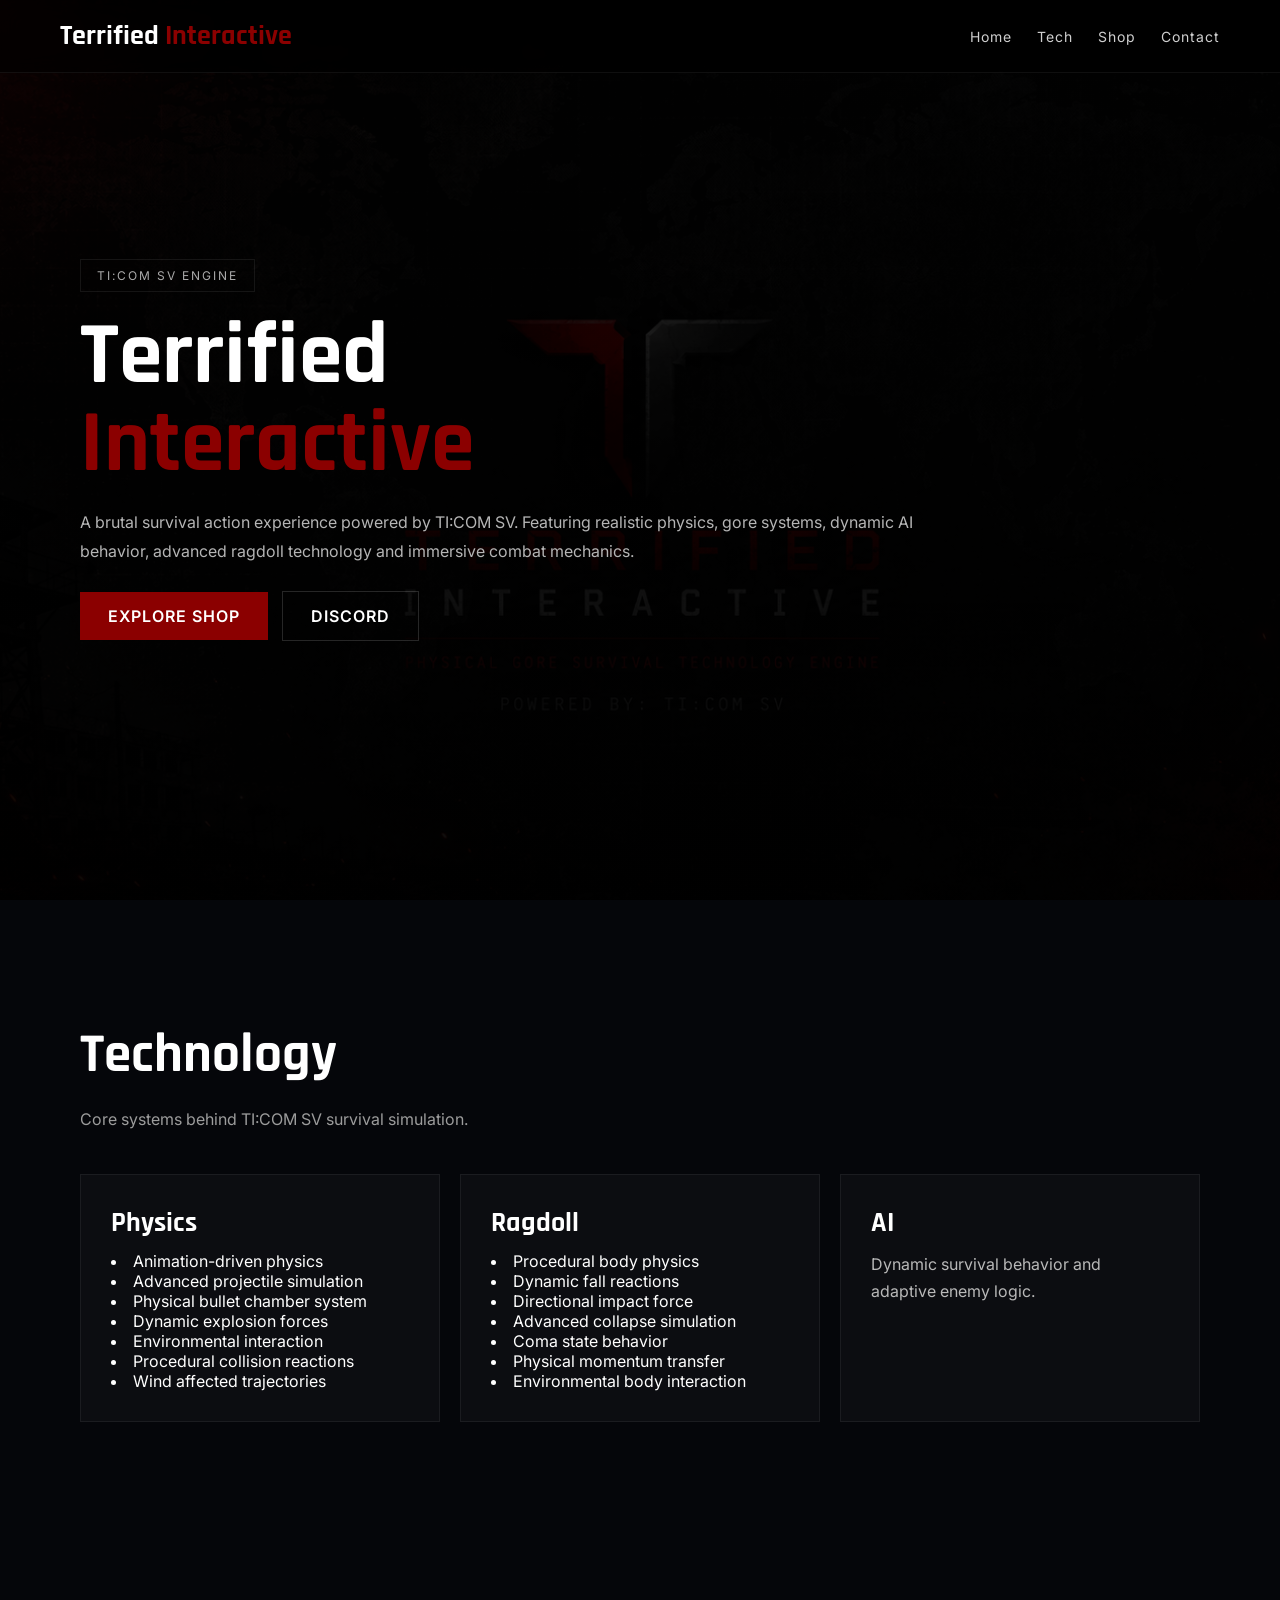
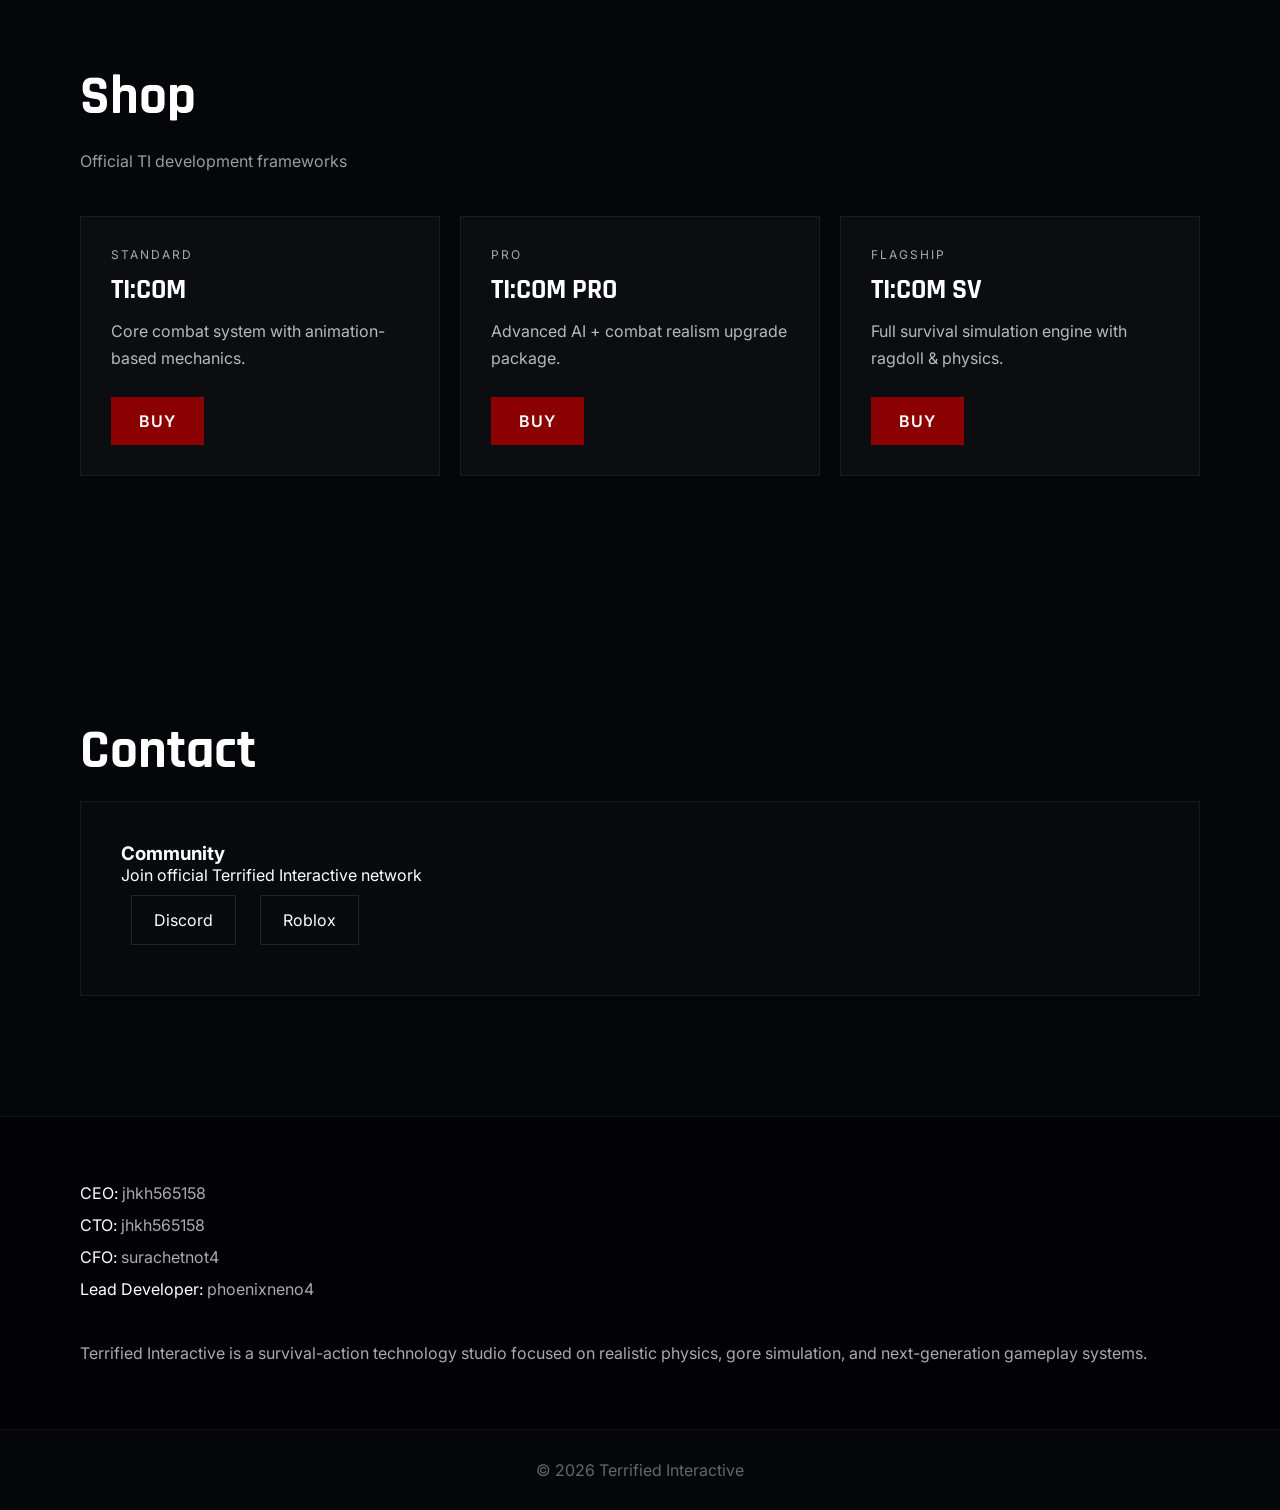
==== index.html @ a55ff22f "Add files via upload" ====
<!DOCTYPE html>
<html lang="en">
<head>
<meta charset="UTF-8">
<meta name="viewport" content="width=device-width, initial-scale=1.0">

<title>Terrified Interactive</title>

<link href="https://fonts.googleapis.com/css2?family=Rajdhani:wght@400;500;600;700&family=Inter:wght@300;400;500;600&display=swap" rel="stylesheet">

<style>

/* =========================
RESET
========================= */

*{
    margin:0;
    padding:0;
    box-sizing:border-box;
}

html{
    scroll-behavior:smooth;
}

body{
    font-family:'Inter',sans-serif;
    background:#05060a;
    color:white;
    overflow-x:hidden;
}

/* =========================
BACKGROUND (STABLE)
========================= */

.bg{
    position:fixed;
    inset:0;
    z-index:-10;

    background:
    linear-gradient(180deg,rgba(0,0,0,.85),rgba(0,0,0,.95)),
    url("background.jpg");

    background-size:cover;
    background-position:center;
}

/* subtle noise */
.bg::after{
    content:"";
    position:absolute;
    inset:0;
    background-image:url("https://www.transparenttextures.com/patterns/asfalt-dark.png");
    opacity:.10;
}

/* =========================
NAV
========================= */

nav{
    position:fixed;
    top:0;
    width:100%;
    display:flex;
    justify-content:space-between;
    align-items:center;
    padding:18px 60px;

    background:rgba(0,0,0,.55);
    backdrop-filter:blur(12px);

    border-bottom:1px solid rgba(255,255,255,.06);
    z-index:1000;
}

.logo{
    font-family:'Rajdhani',sans-serif;
    font-size:28px;
    font-weight:700;
}

.logo span{
    color:#8b0000;
}

.nav-links{
    display:flex;
    gap:25px;
}

.nav-links a{
    text-decoration:none;
    color:#cfcfcf;
    font-size:14px;
    letter-spacing:1px;
    transition:.25s;
}

.nav-links a:hover{
    color:white;
}

/* =========================
HERO
========================= */

.hero{
    min-height:100vh;
    display:flex;
    align-items:center;
    padding:140px 80px;
}

.hero-content{
    max-width:900px;
}

.hero-tag{
    display:inline-block;
    padding:8px 16px;
    border:1px solid rgba(255,255,255,.08);
    color:#aaa;
    font-size:12px;
    letter-spacing:2px;
    margin-bottom:20px;
}

.hero h1{
    font-family:'Rajdhani',sans-serif;
    font-size:88px;
    line-height:1;
}

.hero h1 span{
    color:#8b0000;
}

.hero p{
    margin-top:20px;
    color:#b5b5b5;
    line-height:1.8;
}

/* =========================
BUTTONS
========================= */

.btn{
    display:inline-block;
    padding:14px 28px;
    margin-top:25px;
    text-decoration:none;
    font-weight:600;
    text-transform:uppercase;
    letter-spacing:1px;
    transition:.3s;
}

.btn-primary{
    background:#8b0000;
    color:white;
}

.btn-primary:hover{
    background:#a30000;
    transform:translateY(-3px);
}

.btn-secondary{
    border:1px solid rgba(255,255,255,.15);
    color:white;
    margin-left:10px;
}

.btn-secondary:hover{
    background:rgba(255,255,255,.08);
}

/* =========================
SECTION
========================= */

section{
    padding:120px 80px;
}

.section-title{
    font-family:'Rajdhani',sans-serif;
    font-size:55px;
    margin-bottom:15px;
}

.section-sub{
    color:#9c9c9c;
    max-width:900px;
    line-height:1.8;
    margin-bottom:40px;
}

/* =========================
CARDS
========================= */

.cards{
    display:grid;
    grid-template-columns:repeat(auto-fit,minmax(300px,1fr));
    gap:20px;
}

.card{
    background:rgba(255,255,255,.03);
    border:1px solid rgba(255,255,255,.06);
    padding:30px;
    transition:.25s;
}

.card:hover{
    transform:translateY(-5px);
    border-color:#8b0000;
}

.card h3{
    font-family:'Rajdhani',sans-serif;
    font-size:28px;
    margin-bottom:10px;
}

.card p{
    color:#b9b9b9;
    line-height:1.7;
}

/* =========================
SHOP TAG
========================= */

.tag{
    font-size:12px;
    letter-spacing:2px;
    color:#aaa;
    margin-bottom:10px;
}

/* =========================
CONTACT
========================= */

.contact-box{
    padding:40px;
    border:1px solid rgba(255,255,255,.06);
    background:rgba(255,255,255,.02);
}

.contact-links a{
    display:inline-block;
    margin:10px;
    padding:14px 22px;
    border:1px solid rgba(255,255,255,.1);
    text-decoration:none;
    color:white;
    transition:.25s;
}

.contact-links a:hover{
    background:#8b0000;
}

/* =========================
CREDITS
========================= */

.credits{
    background:rgba(0,0,0,.6);
    border-top:1px solid rgba(255,255,255,.06);
    padding:60px 80px;
    color:#aaa;
    line-height:2;
}

.credits span{
    color:white;
}

/* =========================
FOOTER
========================= */

footer{
    text-align:center;
    padding:30px;
    color:#666;
    border-top:1px solid rgba(255,255,255,.05);
}

</style>
</head>

<body>

<div class="bg"></div>

<!-- NAV -->
<nav>
<div class="logo">Terrified <span>Interactive</span></div>

<div class="nav-links">
<a href="#home">Home</a>
<a href="#tech">Tech</a>
<a href="#shop">Shop</a>
<a href="#contact">Contact</a>
</div>
</nav>

<!-- HERO -->
<section class="hero" id="home">

<div class="hero-content">

<div class="hero-tag">TI:COM SV ENGINE</div>

<h1>
Terrified<br><span>Interactive</span>
</h1>

<p>
A brutal survival action experience powered by TI:COM SV.
Featuring realistic physics, gore systems, dynamic AI behavior,
advanced ragdoll technology and immersive combat mechanics.
</p>

<a href="#shop" class="btn btn-primary">Explore Shop</a>
<a href="#contact" class="btn btn-secondary">Discord</a>

</div>

</section>

<!-- TECH -->
<section id="tech">

<h2 class="section-title">Technology</h2>
<p class="section-sub">
Core systems behind TI:COM SV survival simulation.
</p>

<div class="cards">

<div class="card">
<h3>Physics</h3>
<li>Animation-driven physics</li>
<li>Advanced projectile simulation</li>
<li>Physical bullet chamber system</li>
<li>Dynamic explosion forces</li>
<li>Environmental interaction</li>
<li>Procedural collision reactions</li>
<li>Wind affected trajectories</li>
</div>

<div class="card">
<h3>Ragdoll</h3>
<li>Procedural body physics</li>
<li>Dynamic fall reactions</li>
<li>Directional impact force</li>
<li>Advanced collapse simulation</li>
<li>Coma state behavior</li>
<li>Physical momentum transfer</li>
<li>Environmental body interaction</li>
</div>

<div class="card">
<h3>AI</h3>
<p>Dynamic survival behavior and adaptive enemy logic.</p>
</div>

</div>

</section>

<!-- SHOP -->
<section id="shop">

<h2 class="section-title">Shop</h2>
<p class="section-sub">Official TI development frameworks</p>

<div class="cards">

<div class="card">
<div class="tag">STANDARD</div>
<h3>TI:COM</h3>
<p>Core combat system with animation-based mechanics.</p>
<a class="btn btn-primary" href="https://discord.gg/UU3vX8PNYv">Buy</a>
</div>

<div class="card">
<div class="tag">PRO</div>
<h3>TI:COM PRO</h3>
<p>Advanced AI + combat realism upgrade package.</p>
<a class="btn btn-primary" href="https://discord.gg/UU3vX8PNYv">Buy</a>
</div>

<div class="card">
<div class="tag">FLAGSHIP</div>
<h3>TI:COM SV</h3>
<p>Full survival simulation engine with ragdoll & physics.</p>
<a class="btn btn-primary" href="https://discord.gg/UU3vX8PNYv">Buy</a>
</div>

</div>

</section>

<!-- CONTACT -->
<section id="contact">

<h2 class="section-title">Contact</h2>

<div class="contact-box">

<h3>Community</h3>
<p>Join official Terrified Interactive network</p>

<div class="contact-links">
<a href="https://discord.gg/UU3vX8PNYv">Discord</a>
<a href="https://www.roblox.com/communities/34090405/Terrified-Interactive">Roblox</a>
</div>

</div>

</section>

<!-- CREDITS -->
<div class="credits">

<span>CEO:</span> jhkh565158<br>
<span>CTO:</span> jhkh565158<br>
<span>CFO:</span> surachetnot4<br>
<span>Lead Developer:</span> phoenixneno4<br>

<br>

Terrified Interactive is a survival-action technology studio focused on
realistic physics, gore simulation, and next-generation gameplay systems.

</div>

<footer>
© 2026 Terrified Interactive
</footer>

</body>
</html>
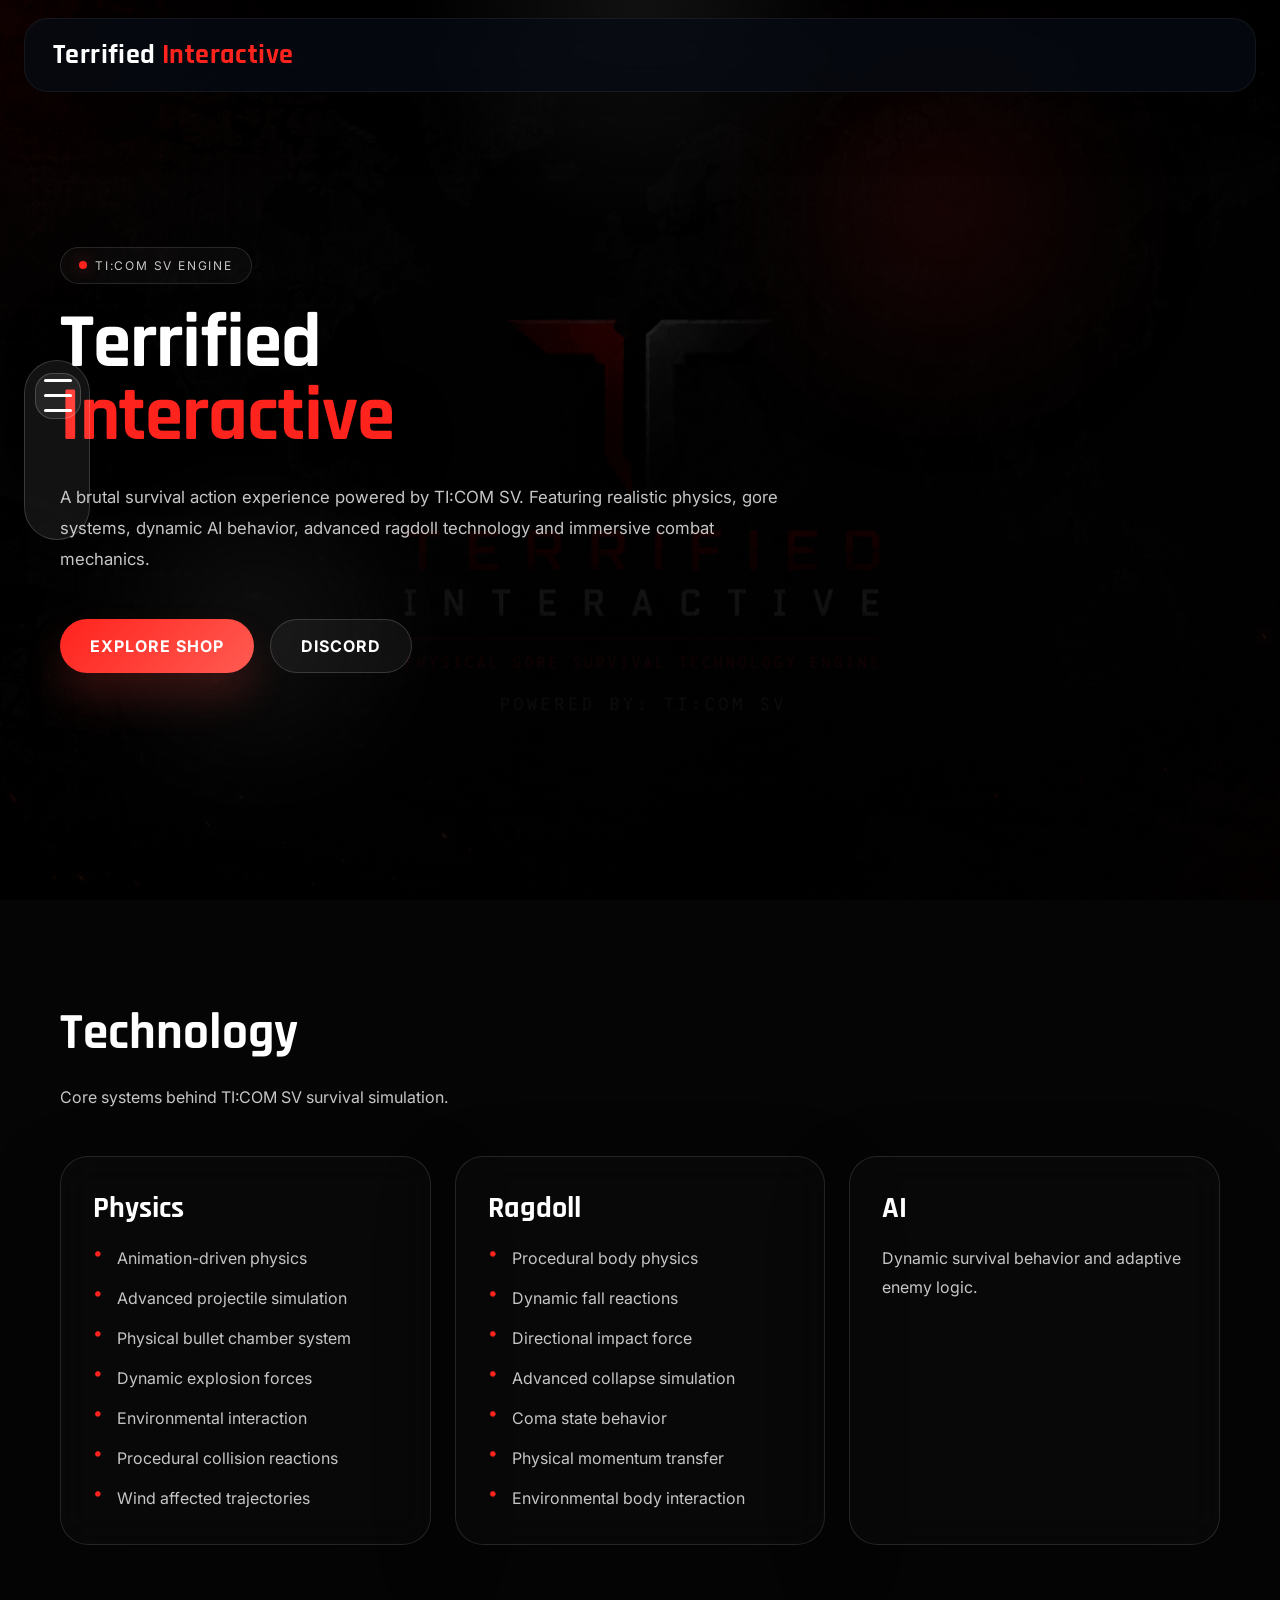
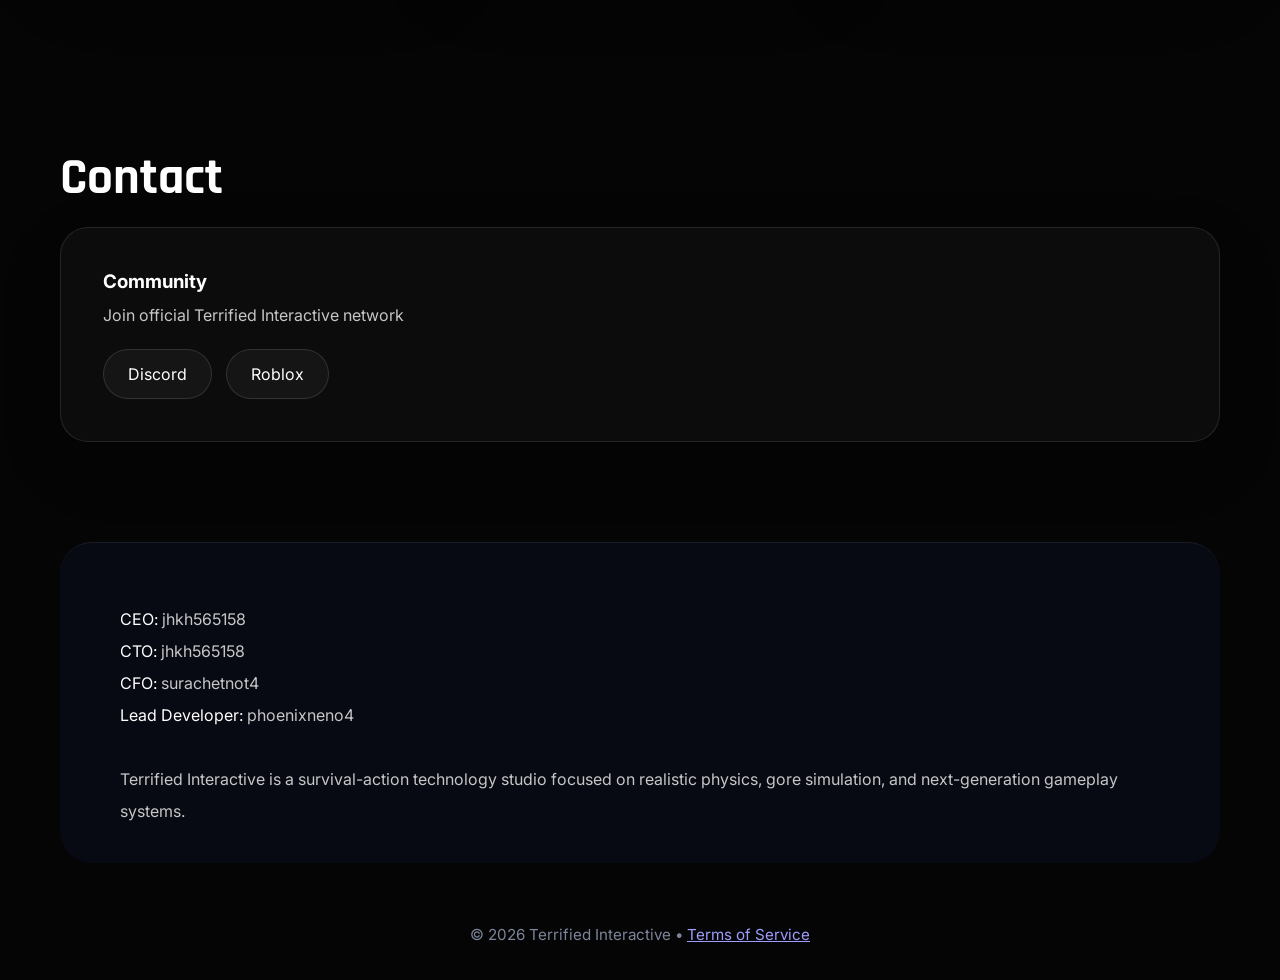
==== commit 4d7b8e29: "Add files via upload" ====
--- a/index.html
+++ b/index.html
@@ -9,6 +9,18 @@
 <link href="https://fonts.googleapis.com/css2?family=Rajdhani:wght@400;500;600;700&family=Inter:wght@300;400;500;600&display=swap" rel="stylesheet">
 
 <style>
+:root{
+    color-scheme: dark;
+    --bg: #050505;
+    --surface: rgba(10, 10, 10, 0.78);
+    --surface-strong: rgba(10, 10, 10, 0.95);
+    --border: rgba(255, 255, 255, 0.12);
+    --text: #ffffff;
+    --muted: #c6c6c6;
+    --accent: #ff231d;
+    --accent-soft: rgba(255, 35, 29, 0.18);
+    --shadow: 0 28px 80px rgba(0, 0, 0, 0.28);
+}
 
 /* =========================
 RESET
@@ -26,35 +38,62 @@
 
 body{
     font-family:'Inter',sans-serif;
-    background:#05060a;
-    color:white;
+    background: var(--bg);
+    color: var(--text);
     overflow-x:hidden;
-}
-
-/* =========================
-BACKGROUND (STABLE)
-========================= */
+    min-height:100vh;
+    opacity: 0;
+    transition: opacity 0.35s ease;
+}
+
+body.loaded{
+    opacity: 1;
+}
+
+body::before{
+    content: '';
+    position: fixed;
+    inset: 0;
+    background: radial-gradient(circle at 50% 0%, rgba(255, 255, 255, 0.08), transparent 22%);
+    pointer-events: none;
+    opacity: 0.9;
+}
+
+body::after{
+    content: '';
+    position: fixed;
+    inset: 0;
+    background-image: url('https://www.transparenttextures.com/patterns/asfalt-dark.png');
+    opacity: 0.08;
+    pointer-events: none;
+}
 
 .bg{
-    position:fixed;
-    inset:0;
-    z-index:-10;
-
+    position: fixed;
+    inset: 0;
+    z-index: -10;
     background:
-    linear-gradient(180deg,rgba(0,0,0,.85),rgba(0,0,0,.95)),
-    url("background.jpg");
-
-    background-size:cover;
-    background-position:center;
-}
-
-/* subtle noise */
+        linear-gradient(180deg, rgba(0,0,0,0.82), rgba(0,0,0,0.94)),
+        url('background.jpg');
+    background-size: cover;
+    background-position: center;
+}
+
 .bg::after{
-    content:"";
-    position:absolute;
-    inset:0;
-    background-image:url("https://www.transparenttextures.com/patterns/asfalt-dark.png");
-    opacity:.10;
+    content: '';
+    position: absolute;
+    inset: 0;
+    background-image: url('https://www.transparenttextures.com/patterns/asfalt-dark.png');
+    opacity: 0.12;
+}
+
+img{
+    max-width:100%;
+    display:block;
+}
+
+button, a{
+    font: inherit;
 }
 
 /* =========================
@@ -62,46 +101,49 @@
 ========================= */
 
 nav{
-    position:fixed;
-    top:0;
-    width:100%;
-    display:flex;
-    justify-content:space-between;
-    align-items:center;
-    padding:18px 60px;
-
-    background:rgba(0,0,0,.55);
-    backdrop-filter:blur(12px);
-
-    border-bottom:1px solid rgba(255,255,255,.06);
-    z-index:1000;
+    position: fixed;
+    inset: 18px 24px auto 24px;
+    display: flex;
+    justify-content: space-between;
+    align-items: center;
+    padding: 18px 28px;
+    border-radius: 24px;
+    background: rgba(6, 12, 22, 0.68);
+    backdrop-filter: blur(16px);
+    border: 1px solid rgba(255, 255, 255, 0.06);
+    box-shadow: 0 20px 60px rgba(0, 0, 0, 0.25);
+    z-index: 1000;
 }
 
 .logo{
     font-family:'Rajdhani',sans-serif;
-    font-size:28px;
-    font-weight:700;
+    font-size: 28px;
+    letter-spacing: 0.4px;
+    font-weight: 700;
 }
 
 .logo span{
-    color:#8b0000;
+    color: var(--accent);
 }
 
 .nav-links{
     display:flex;
-    gap:25px;
+    gap:28px;
 }
 
 .nav-links a{
     text-decoration:none;
-    color:#cfcfcf;
-    font-size:14px;
-    letter-spacing:1px;
-    transition:.25s;
-}
-
-.nav-links a:hover{
-    color:white;
+    color: var(--muted);
+    font-size: 13px;
+    letter-spacing: 1.2px;
+    text-transform: uppercase;
+    transition: color .25s ease, transform .25s ease;
+}
+
+.nav-links a:hover,
+.nav-links a:focus-visible{
+    color: var(--text);
+    transform: translateY(-1px);
 }
 
 /* =========================
@@ -109,75 +151,220 @@
 ========================= */
 
 .hero{
-    min-height:100vh;
-    display:flex;
+    min-height: 100vh;
+    display: flex;
+    align-items: center;
+    padding: 140px 60px 120px;
+    position: relative;
+}
+
+.hero::before{
+    content: '';
+    position: absolute;
+    top: 0;
+    right: 10%;
+    width: 420px;
+    height: 420px;
+    background: radial-gradient(circle, rgba(255, 35, 29, 0.18), transparent 55%);
+    filter: blur(80px);
+    pointer-events: none;
+}
+
+.hero::after{
+    content: '';
+    position: absolute;
+    bottom: 10%;
+    left: 6%;
+    width: 360px;
+    height: 360px;
+    background: radial-gradient(circle, rgba(255, 255, 255, 0.10), transparent 58%);
+    filter: blur(64px);
+    pointer-events: none;
+}
+
+.hero-content{
+    max-width: 820px;
+    position: relative;
+    z-index: 1;
+}
+
+.hero-tag{
+    display:inline-flex;
     align-items:center;
-    padding:140px 80px;
-}
-
-.hero-content{
-    max-width:900px;
-}
-
-.hero-tag{
-    display:inline-block;
-    padding:8px 16px;
-    border:1px solid rgba(255,255,255,.08);
-    color:#aaa;
-    font-size:12px;
-    letter-spacing:2px;
-    margin-bottom:20px;
+    gap:8px;
+    padding: 10px 18px;
+    border: 1px solid rgba(255,255,255,0.12);
+    border-radius: 999px;
+    color: var(--muted);
+    font-size: 12px;
+    letter-spacing: 1.8px;
+    margin-bottom: 24px;
+    background: rgba(255,255,255,0.03);
+}
+
+.hero-tag::before{
+    content: '';
+    width: 8px;
+    height: 8px;
+    border-radius: 50%;
+    background: var(--accent);
+    box-shadow: 0 0 16px rgba(241, 66, 56, 0.45);
 }
 
 .hero h1{
     font-family:'Rajdhani',sans-serif;
-    font-size:88px;
-    line-height:1;
+    font-size: clamp(3.8rem, 6vw, 5.8rem);
+    line-height: 0.95;
+    letter-spacing: -1px;
+    max-width: 760px;
+    text-shadow: 0 20px 70px rgba(0,0,0,0.3);
 }
 
 .hero h1 span{
-    color:#8b0000;
+    color: var(--accent);
 }
 
 .hero p{
-    margin-top:20px;
-    color:#b5b5b5;
-    line-height:1.8;
-}
-
+    margin-top: 28px;
+    color: var(--muted);
+    line-height: 1.85;
+    max-width: 720px;
+    font-size: 1.05rem;
+}
+
+.hero-actions{
+    margin-top: 34px;
+    display: flex;
+    flex-wrap: wrap;
+    gap: 16px;
+}
+.page-picker{
+    position: fixed;
+    left: 24px;
+    top: 50%;
+    transform: translateY(-50%);
+    z-index: 1100;
+    width: 66px;
+    min-height: 180px;
+    padding: 12px 10px;
+    border-radius: 40px;
+    background: rgba(255,255,255,0.07);
+    border: 1px solid rgba(255,255,255,0.16);
+    display: grid;
+    gap: 14px;
+    align-items: start;
+    overflow: hidden;
+    transition: width .28s ease, min-height .28s ease, background .28s ease, border-color .28s ease, box-shadow .28s ease;
+}
+
+.page-picker.active{
+    width: 210px;
+    min-height: 260px;
+    padding: 16px 16px;
+    background: rgba(255,255,255,0.12);
+    border-color: rgba(255,255,255,0.26);
+    box-shadow: 0 34px 90px rgba(0,0,0,0.28);
+}
+
+.page-picker-toggle{
+    width: 46px;
+    height: 46px;
+    border-radius: 18px;
+    border: 1px solid rgba(255,255,255,0.18);
+    background: rgba(255,255,255,0.08);
+    display: grid;
+    place-items: center;
+    cursor: pointer;
+    transition: transform .25s ease, background .25s ease, border-color .25s ease;
+}
+
+.page-picker-toggle:hover,
+.page-picker.active .page-picker-toggle{
+    transform: scale(1.05);
+    background: rgba(255,255,255,0.2);
+    border-color: rgba(255,255,255,0.32);
+}
+
+.page-picker-toggle span{
+    width: 28px;
+    height: 3px;
+    border-radius: 999px;
+    background: var(--text);
+    display: block;
+    margin: 5px 0;
+}
+
+.page-picker-menu{
+    display: grid;
+    gap: 10px;
+    width: 100%;
+    max-height: 0;
+    overflow: hidden;
+    padding: 0;
+    opacity: 0;
+    transform: translateY(10px);
+    transition: opacity .24s ease, max-height .24s ease, transform .24s ease, padding .24s ease;
+}
+
+.page-picker.active .page-picker-menu{
+    opacity: 1;
+    max-height: 320px;
+    padding: 16px 0 0;
+    transform: translateY(0);
+}
+
+.page-picker-menu a{
+    display: block;
+    padding: 12px 14px;
+    border-radius: 18px;
+    text-decoration: none;
+    color: var(--text);
+    background: rgba(255,255,255,0.08);
+    transition: background .2s ease, transform .2s ease;
+}
+
+.page-picker-menu a:hover{
+    transform: translateX(6px);
+    background: rgba(255,35,29,0.18);
+}
 /* =========================
 BUTTONS
 ========================= */
 
 .btn{
-    display:inline-block;
-    padding:14px 28px;
-    margin-top:25px;
+    display:inline-flex;
+    align-items:center;
+    justify-content:center;
+    padding: 16px 30px;
+    margin-top: 10px;
+    border-radius: 999px;
     text-decoration:none;
-    font-weight:600;
-    text-transform:uppercase;
-    letter-spacing:1px;
-    transition:.3s;
+    font-weight: 700;
+    text-transform: uppercase;
+    letter-spacing: 1px;
+    transition: transform .25s ease, box-shadow .25s ease, background .25s ease;
 }
 
 .btn-primary{
-    background:#8b0000;
-    color:white;
+    background: linear-gradient(135deg, var(--accent), #ff5b52);
+    color: white;
+    box-shadow: 0 24px 40px rgba(241, 66, 56, 0.2);
 }
 
 .btn-primary:hover{
-    background:#a30000;
-    transform:translateY(-3px);
+    transform: translateY(-3px);
+    box-shadow: 0 30px 60px rgba(241, 66, 56, 0.28);
 }
 
 .btn-secondary{
-    border:1px solid rgba(255,255,255,.15);
-    color:white;
-    margin-left:10px;
+    border: 1px solid rgba(255,255,255,0.16);
+    color: white;
+    background: rgba(255,255,255,0.05);
 }
 
 .btn-secondary:hover{
-    background:rgba(255,255,255,.08);
+    transform: translateY(-2px);
+    background: rgba(255,255,255,0.12);
 }
 
 /* =========================
@@ -185,20 +372,21 @@
 ========================= */
 
 section{
-    padding:120px 80px;
+    padding: 100px 60px;
+    position: relative;
 }
 
 .section-title{
     font-family:'Rajdhani',sans-serif;
-    font-size:55px;
-    margin-bottom:15px;
+    font-size: clamp(2.8rem, 4vw, 4.2rem);
+    margin-bottom: 16px;
 }
 
 .section-sub{
-    color:#9c9c9c;
-    max-width:900px;
-    line-height:1.8;
-    margin-bottom:40px;
+    color: var(--muted);
+    max-width: 820px;
+    line-height: 1.9;
+    margin-bottom: 44px;
 }
 
 /* =========================
@@ -207,42 +395,73 @@
 
 .cards{
     display:grid;
-    grid-template-columns:repeat(auto-fit,minmax(300px,1fr));
-    gap:20px;
+    grid-template-columns: repeat(auto-fit,minmax(280px,1fr));
+    gap: 24px;
 }
 
 .card{
-    background:rgba(255,255,255,.03);
-    border:1px solid rgba(255,255,255,.06);
-    padding:30px;
-    transition:.25s;
+    background: var(--surface);
+    border: 1px solid var(--border);
+    border-radius: 28px;
+    padding: 32px;
+    backdrop-filter: blur(18px);
+    box-shadow: var(--shadow);
+    transition: transform .25s ease, border-color .25s ease, box-shadow .25s ease;
 }
 
 .card:hover{
-    transform:translateY(-5px);
-    border-color:#8b0000;
+    transform: translateY(-8px);
+    border-color: rgba(241, 66, 56, 0.22);
+    box-shadow: 0 40px 90px rgba(0,0,0,0.28);
 }
 
 .card h3{
     font-family:'Rajdhani',sans-serif;
-    font-size:28px;
-    margin-bottom:10px;
+    font-size: 1.9rem;
+    margin-bottom: 16px;
 }
 
 .card p{
-    color:#b9b9b9;
-    line-height:1.7;
-}
-
-/* =========================
-SHOP TAG
-========================= */
+    color: var(--muted);
+    line-height: 1.8;
+    margin-bottom: 20px;
+}
+
+.feature-list{
+    list-style: none;
+    display:grid;
+    gap: 12px;
+    padding-left: 0;
+    margin: 0;
+    color: var(--muted);
+}
+
+.feature-list li{
+    position: relative;
+    padding-left: 24px;
+    line-height: 1.75;
+}
+
+.feature-list li::before{
+    content: '\2022';
+    position: absolute;
+    left: 0;
+    color: var(--accent);
+    font-size: 1.1rem;
+    line-height: 1;
+}
 
 .tag{
-    font-size:12px;
-    letter-spacing:2px;
-    color:#aaa;
-    margin-bottom:10px;
+    display:inline-block;
+    padding: 8px 14px;
+    font-size: 11px;
+    letter-spacing: 1.8px;
+    color: var(--muted);
+    margin-bottom: 14px;
+    text-transform: uppercase;
+    border: 1px solid rgba(255,255,255,0.1);
+    border-radius: 999px;
+    background: rgba(255,255,255,0.03);
 }
 
 /* =========================
@@ -250,52 +469,106 @@
 ========================= */
 
 .contact-box{
-    padding:40px;
-    border:1px solid rgba(255,255,255,.06);
-    background:rgba(255,255,255,.02);
+    padding: 42px;
+    border: 1px solid rgba(255,255,255,0.1);
+    background: rgba(255,255,255,0.03);
+    border-radius: 28px;
+    box-shadow: 0 24px 60px rgba(0,0,0,0.18);
+}
+
+.contact-box h3{
+    margin-bottom: 12px;
+}
+
+.contact-box p{
+    margin-bottom: 24px;
+    color: var(--muted);
+}
+
+.contact-links{
+    display: flex;
+    flex-wrap: wrap;
+    gap: 14px;
 }
 
 .contact-links a{
-    display:inline-block;
-    margin:10px;
-    padding:14px 22px;
-    border:1px solid rgba(255,255,255,.1);
+    display:inline-flex;
+    align-items:center;
+    justify-content:center;
+    padding: 14px 24px;
+    border: 1px solid rgba(255,255,255,0.12);
+    border-radius: 999px;
     text-decoration:none;
     color:white;
-    transition:.25s;
+    background: rgba(255,255,255,0.04);
+    transition: transform .25s ease, background .25s ease;
 }
 
 .contact-links a:hover{
-    background:#8b0000;
+    transform: translateY(-2px);
+    background: rgba(241, 66, 56, 0.16);
 }
 
 /* =========================
-CREDITS
+CREDITS & FOOTER
 ========================= */
 
 .credits{
-    background:rgba(0,0,0,.6);
-    border-top:1px solid rgba(255,255,255,.06);
-    padding:60px 80px;
-    color:#aaa;
-    line-height:2;
+    background: rgba(8, 12, 24, 0.75);
+    border-top: 1px solid rgba(255,255,255,0.08);
+    padding: 60px 60px 36px;
+    color: var(--muted);
+    line-height: 2;
+    border-radius: 32px;
+    margin: 0 60px 40px;
 }
 
 .credits span{
-    color:white;
-}
-
-/* =========================
-FOOTER
-========================= */
+    color: var(--text);
+}
 
 footer{
     text-align:center;
-    padding:30px;
-    color:#666;
-    border-top:1px solid rgba(255,255,255,.05);
-}
-
+    padding: 22px 20px 36px;
+    color: #7c859b;
+    font-size: 0.95rem;
+}
+
+@media (max-width: 860px) {
+    nav{
+        inset: 14px 16px auto 16px;
+        flex-direction: column;
+        align-items: stretch;
+        gap: 16px;
+    }
+
+    .hero{
+        padding: 120px 24px 80px;
+    }
+
+    section{
+        padding: 80px 24px;
+    }
+
+    .credits{
+        margin: 0 24px 32px;
+    }
+}
+
+@media (max-width: 560px) {
+    .nav-links{
+        flex-wrap: wrap;
+        justify-content: center;
+    }
+
+    .hero h1{
+        font-size: 3.4rem;
+    }
+
+    .hero-tag{
+        font-size: 11px;
+    }
+}
 </style>
 </head>
 
@@ -307,12 +580,6 @@
 <nav>
 <div class="logo">Terrified <span>Interactive</span></div>
 
-<div class="nav-links">
-<a href="#home">Home</a>
-<a href="#tech">Tech</a>
-<a href="#shop">Shop</a>
-<a href="#contact">Contact</a>
-</div>
 </nav>
 
 <!-- HERO -->
@@ -332,8 +599,10 @@
 advanced ragdoll technology and immersive combat mechanics.
 </p>
 
-<a href="#shop" class="btn btn-primary">Explore Shop</a>
+<div class="hero-actions">
+<a href="shop.html" class="btn btn-primary">Explore Shop</a>
 <a href="#contact" class="btn btn-secondary">Discord</a>
+</div>
 
 </div>
 
@@ -351,6 +620,7 @@
 
 <div class="card">
 <h3>Physics</h3>
+<ul class="feature-list">
 <li>Animation-driven physics</li>
 <li>Advanced projectile simulation</li>
 <li>Physical bullet chamber system</li>
@@ -358,10 +628,12 @@
 <li>Environmental interaction</li>
 <li>Procedural collision reactions</li>
 <li>Wind affected trajectories</li>
+</ul>
 </div>
 
 <div class="card">
 <h3>Ragdoll</h3>
+<ul class="feature-list">
 <li>Procedural body physics</li>
 <li>Dynamic fall reactions</li>
 <li>Directional impact force</li>
@@ -369,44 +641,12 @@
 <li>Coma state behavior</li>
 <li>Physical momentum transfer</li>
 <li>Environmental body interaction</li>
+</ul>
 </div>
 
 <div class="card">
 <h3>AI</h3>
 <p>Dynamic survival behavior and adaptive enemy logic.</p>
-</div>
-
-</div>
-
-</section>
-
-<!-- SHOP -->
-<section id="shop">
-
-<h2 class="section-title">Shop</h2>
-<p class="section-sub">Official TI development frameworks</p>
-
-<div class="cards">
-
-<div class="card">
-<div class="tag">STANDARD</div>
-<h3>TI:COM</h3>
-<p>Core combat system with animation-based mechanics.</p>
-<a class="btn btn-primary" href="https://discord.gg/UU3vX8PNYv">Buy</a>
-</div>
-
-<div class="card">
-<div class="tag">PRO</div>
-<h3>TI:COM PRO</h3>
-<p>Advanced AI + combat realism upgrade package.</p>
-<a class="btn btn-primary" href="https://discord.gg/UU3vX8PNYv">Buy</a>
-</div>
-
-<div class="card">
-<div class="tag">FLAGSHIP</div>
-<h3>TI:COM SV</h3>
-<p>Full survival simulation engine with ragdoll & physics.</p>
-<a class="btn btn-primary" href="https://discord.gg/UU3vX8PNYv">Buy</a>
 </div>
 
 </div>
@@ -447,9 +687,21 @@
 
 </div>
 
+<div class="page-picker" id="page-picker">
+    <button type="button" class="page-picker-toggle" aria-label="Open page menu">
+        <span></span>
+        <span></span>
+        <span></span>
+    </button>
+    <div class="page-picker-menu">
+        <a href="index.html">Home</a>
+        <a href="shop.html">Shop</a>
+        <a href="terms.html">Terms</a>
+    </div>
+</div>
 <footer>
-© 2026 Terrified Interactive
+© 2026 Terrified Interactive • <a href="terms.html">Terms of Service</a>
 </footer>
-
+<script src="script.js"></script>
 </body>
 </html>
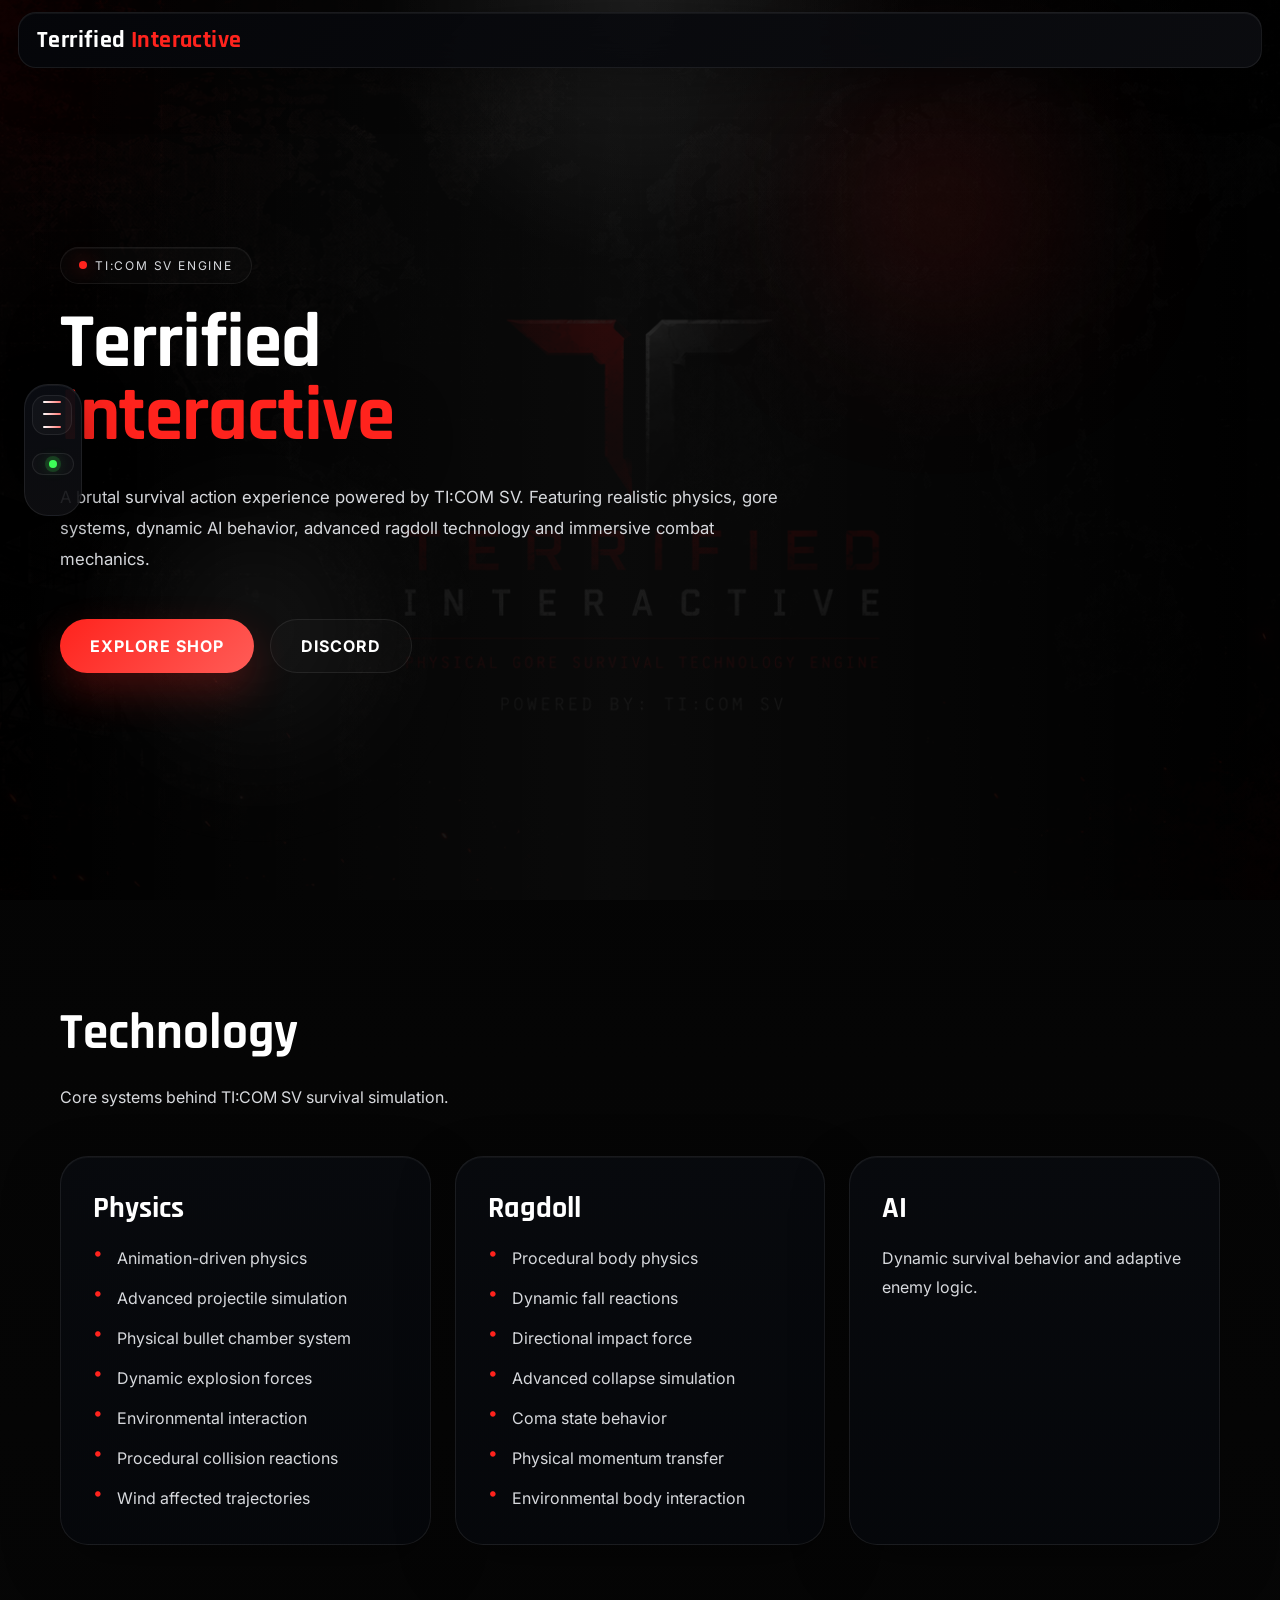
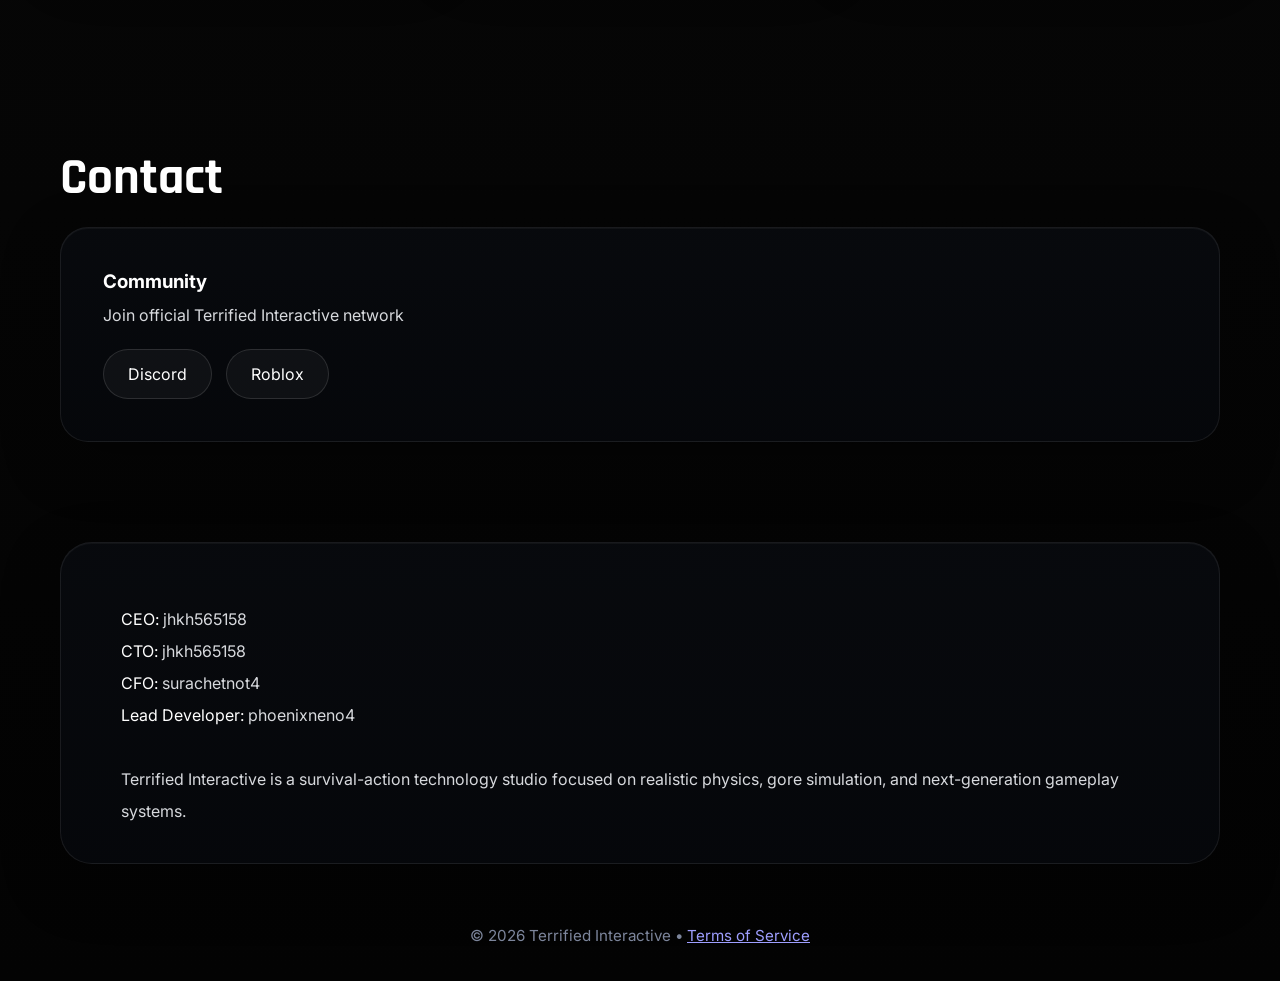
==== commit 6f7263e0: "Add files via upload" ====
--- a/index.html
+++ b/index.html
@@ -569,6 +569,191 @@
         font-size: 11px;
     }
 }
+
+:root{
+    --bg:#030303;
+    --surface: rgba(8, 10, 14, 0.9);
+    --surface-strong: rgba(12, 14, 18, 0.96);
+    --border: rgba(255, 255, 255, 0.08);
+    --text:#ffffff;
+    --muted:#d7d9dd;
+    --accent:#ff231d;
+    --accent-soft: rgba(255, 35, 29, 0.18);
+    --shadow: 0 18px 60px rgba(0, 0, 0, 0.4);
+}
+
+body{
+    background:
+        radial-gradient(circle at top left, rgba(255, 35, 29, 0.16), transparent 16%),
+        radial-gradient(circle at top right, rgba(255, 255, 255, 0.06), transparent 11%),
+        linear-gradient(180deg, #020202, #060606 55%, #030303);
+}
+
+body::before{
+    opacity: 1;
+    background:
+        linear-gradient(90deg, transparent 0%, rgba(255, 255, 255, 0.04) 48%, transparent 100%),
+        radial-gradient(circle at 50% 0%, rgba(255, 255, 255, 0.08), transparent 24%);
+}
+
+body::after{
+    opacity: 0.06;
+}
+
+nav{
+    inset: 12px 18px auto 18px;
+    padding: 12px 18px;
+    border-radius: 18px;
+    background: linear-gradient(135deg, rgba(5, 6, 10, 0.94), rgba(12, 13, 17, 0.9));
+    border: 1px solid rgba(255, 255, 255, 0.08);
+    box-shadow: inset 0 1px 0 rgba(255, 255, 255, 0.05), 0 16px 45px rgba(0, 0, 0, 0.34);
+}
+
+.logo{
+    font-size: 24px;
+}
+
+.nav-links a{
+    font-size: 12px;
+}
+
+.hero-tag{
+    border-color: rgba(255,255,255,0.07);
+    background: rgba(255,255,255,0.02);
+    box-shadow: inset 0 1px 0 rgba(255,255,255,0.04);
+}
+
+.hero-tag::before{
+    background: var(--accent);
+    box-shadow: 0 0 18px rgba(255, 35, 29, 0.5);
+}
+
+.card,
+.contact-box,
+.credits{
+    background: linear-gradient(180deg, rgba(8, 10, 14, 0.94), rgba(6, 8, 12, 0.88));
+    border: 1px solid rgba(255,255,255,0.08);
+    box-shadow: inset 0 1px 0 rgba(255,255,255,0.04), 0 20px 56px rgba(0,0,0,0.34);
+}
+
+.card:hover,
+.contact-box:hover{
+    border-color: rgba(255, 35, 29, 0.38);
+    box-shadow: inset 0 1px 0 rgba(255,255,255,0.06), 0 24px 70px rgba(0,0,0,0.42);
+}
+
+.btn-primary{
+    background: linear-gradient(135deg, var(--accent), #ff5c57);
+    box-shadow: 0 18px 40px rgba(255, 35, 29, 0.24);
+}
+
+.btn-secondary{
+    background: rgba(255,255,255,0.02);
+    border-color: rgba(255,255,255,0.08);
+}
+
+.page-picker{
+    width: 58px;
+    min-height: 132px;
+    padding: 10px 7px;
+    border-radius: 24px;
+    background: linear-gradient(180deg, rgba(10, 12, 18, 0.96), rgba(14, 14, 17, 0.9));
+    border: 1px solid rgba(255,255,255,0.08);
+    box-shadow: inset 0 1px 0 rgba(255,255,255,0.05), 0 18px 50px rgba(0,0,0,0.36);
+}
+
+.page-picker.active{
+    width: 188px;
+    min-height: 248px;
+    padding: 14px;
+    background: linear-gradient(180deg, rgba(12, 14, 20, 0.98), rgba(20, 18, 18, 0.94));
+    border-color: rgba(255, 35, 29, 0.35);
+}
+
+.page-picker-toggle{
+    width: 40px;
+    height: 40px;
+    border-radius: 14px;
+    background: rgba(255,255,255,0.03);
+    border-color: rgba(255,255,255,0.08);
+}
+
+.page-picker-toggle span{
+    width: 18px;
+    height: 2px;
+    background: linear-gradient(90deg, #ffffff, #ff736f);
+}
+
+.page-picker-status{
+    display: flex;
+    align-items: center;
+    justify-content: center;
+    gap: 8px;
+    width: 100%;
+    padding: 6px 8px;
+    border-radius: 999px;
+    border: 1px solid rgba(255,255,255,0.08);
+    background: rgba(255,255,255,0.02);
+    color: var(--muted);
+    font-size: 10px;
+    text-transform: uppercase;
+    letter-spacing: 1.4px;
+    margin-bottom: 8px;
+}
+
+.page-picker-status .status-dot{
+    width: 8px;
+    height: 8px;
+    border-radius: 999px;
+    background: #3dff58;
+    box-shadow: 0 0 0 4px rgba(61,255,88,0.16), 0 0 14px rgba(61,255,88,0.42);
+}
+
+.page-picker-status .status-label{
+    display: none;
+}
+
+.page-picker.active .page-picker-status{
+    justify-content: flex-start;
+}
+
+.page-picker.active .page-picker-status .status-label{
+    display: inline;
+}
+
+.page-picker[data-status="offline"] .status-dot{
+    background: #ff473d;
+    box-shadow: 0 0 0 4px rgba(255,71,61,0.16), 0 0 14px rgba(255,71,61,0.42);
+}
+
+.page-picker[data-status="offline"] .status-label{
+    color: #ffffff;
+}
+
+.page-picker-menu{
+    gap: 8px;
+}
+
+.page-picker-menu a{
+    padding: 10px 12px;
+    border-radius: 14px;
+    border: 1px solid rgba(255,255,255,0.05);
+    background: rgba(255,255,255,0.03);
+    font-size: 13px;
+    letter-spacing: 0.8px;
+}
+
+.page-picker-menu a:hover{
+    background: rgba(255, 35, 29, 0.16);
+    border-color: rgba(255, 35, 29, 0.32);
+    transform: translateX(3px);
+}
+
+@media (max-width: 860px) {
+    .page-picker{
+        left: 14px;
+    }
+}
 </style>
 </head>
 
@@ -693,6 +878,10 @@
         <span></span>
         <span></span>
     </button>
+    <div class="page-picker-status" aria-live="polite">
+        <span class="status-dot" aria-hidden="true"></span>
+        <span class="status-label" data-status-label>ONLINE</span>
+    </div>
     <div class="page-picker-menu">
         <a href="index.html">Home</a>
         <a href="shop.html">Shop</a>
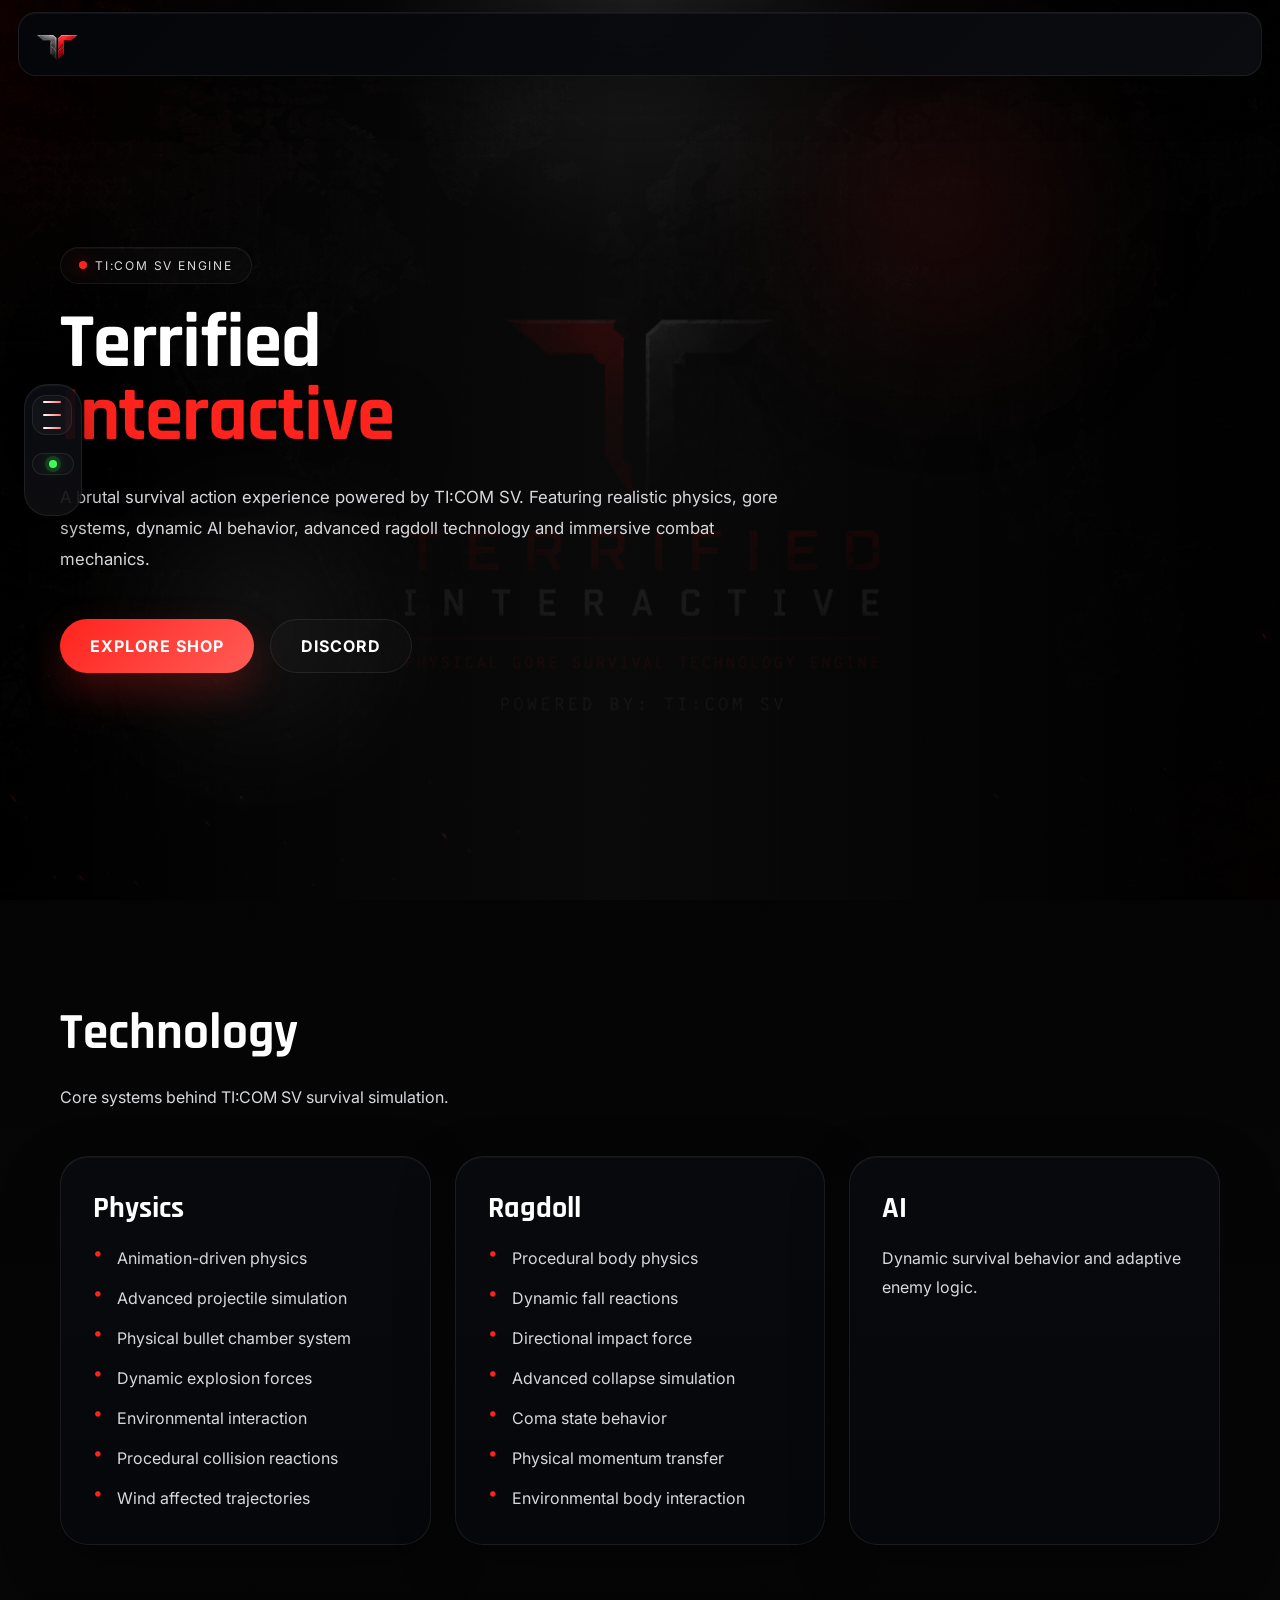
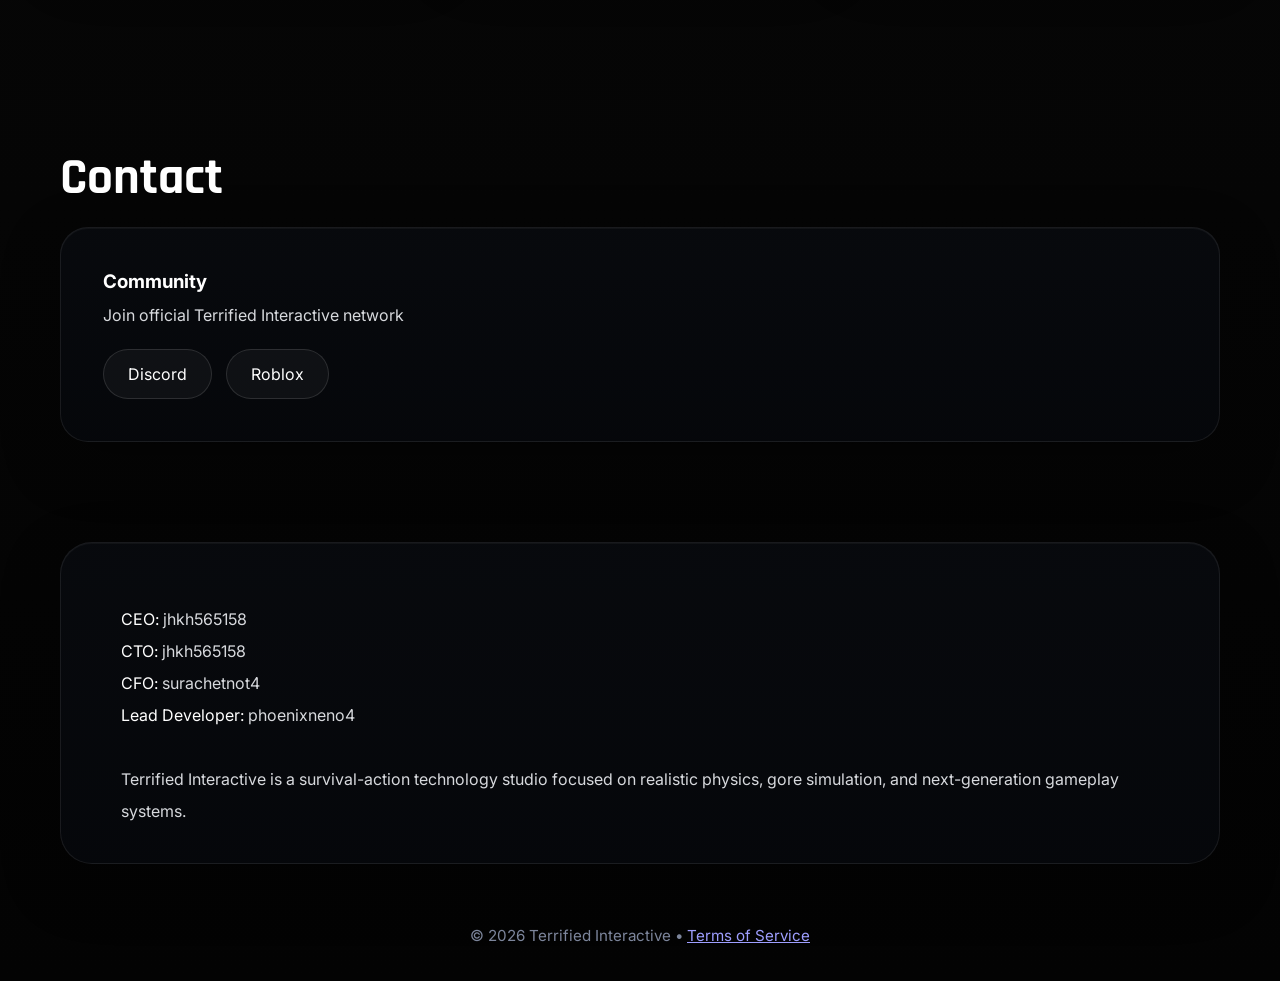
==== commit a99bbbb5: "Add files via upload" ====
--- a/index.html
+++ b/index.html
@@ -116,14 +116,15 @@
 }
 
 .logo{
-    font-family:'Rajdhani',sans-serif;
-    font-size: 28px;
-    letter-spacing: 0.4px;
-    font-weight: 700;
-}
-
-.logo span{
-    color: var(--accent);
+    display:flex;
+    align-items:center;
+}
+
+.logo-image{
+    display:block;
+    height: 38px;
+    width: auto;
+    object-fit: contain;
 }
 
 .nav-links{
@@ -763,7 +764,9 @@
 
 <!-- NAV -->
 <nav>
-<div class="logo">Terrified <span>Interactive</span></div>
+<div class="logo">
+    <img src="Logo.jpg" alt="Terrified Interactive logo" class="logo-image">
+</div>
 
 </nav>
 
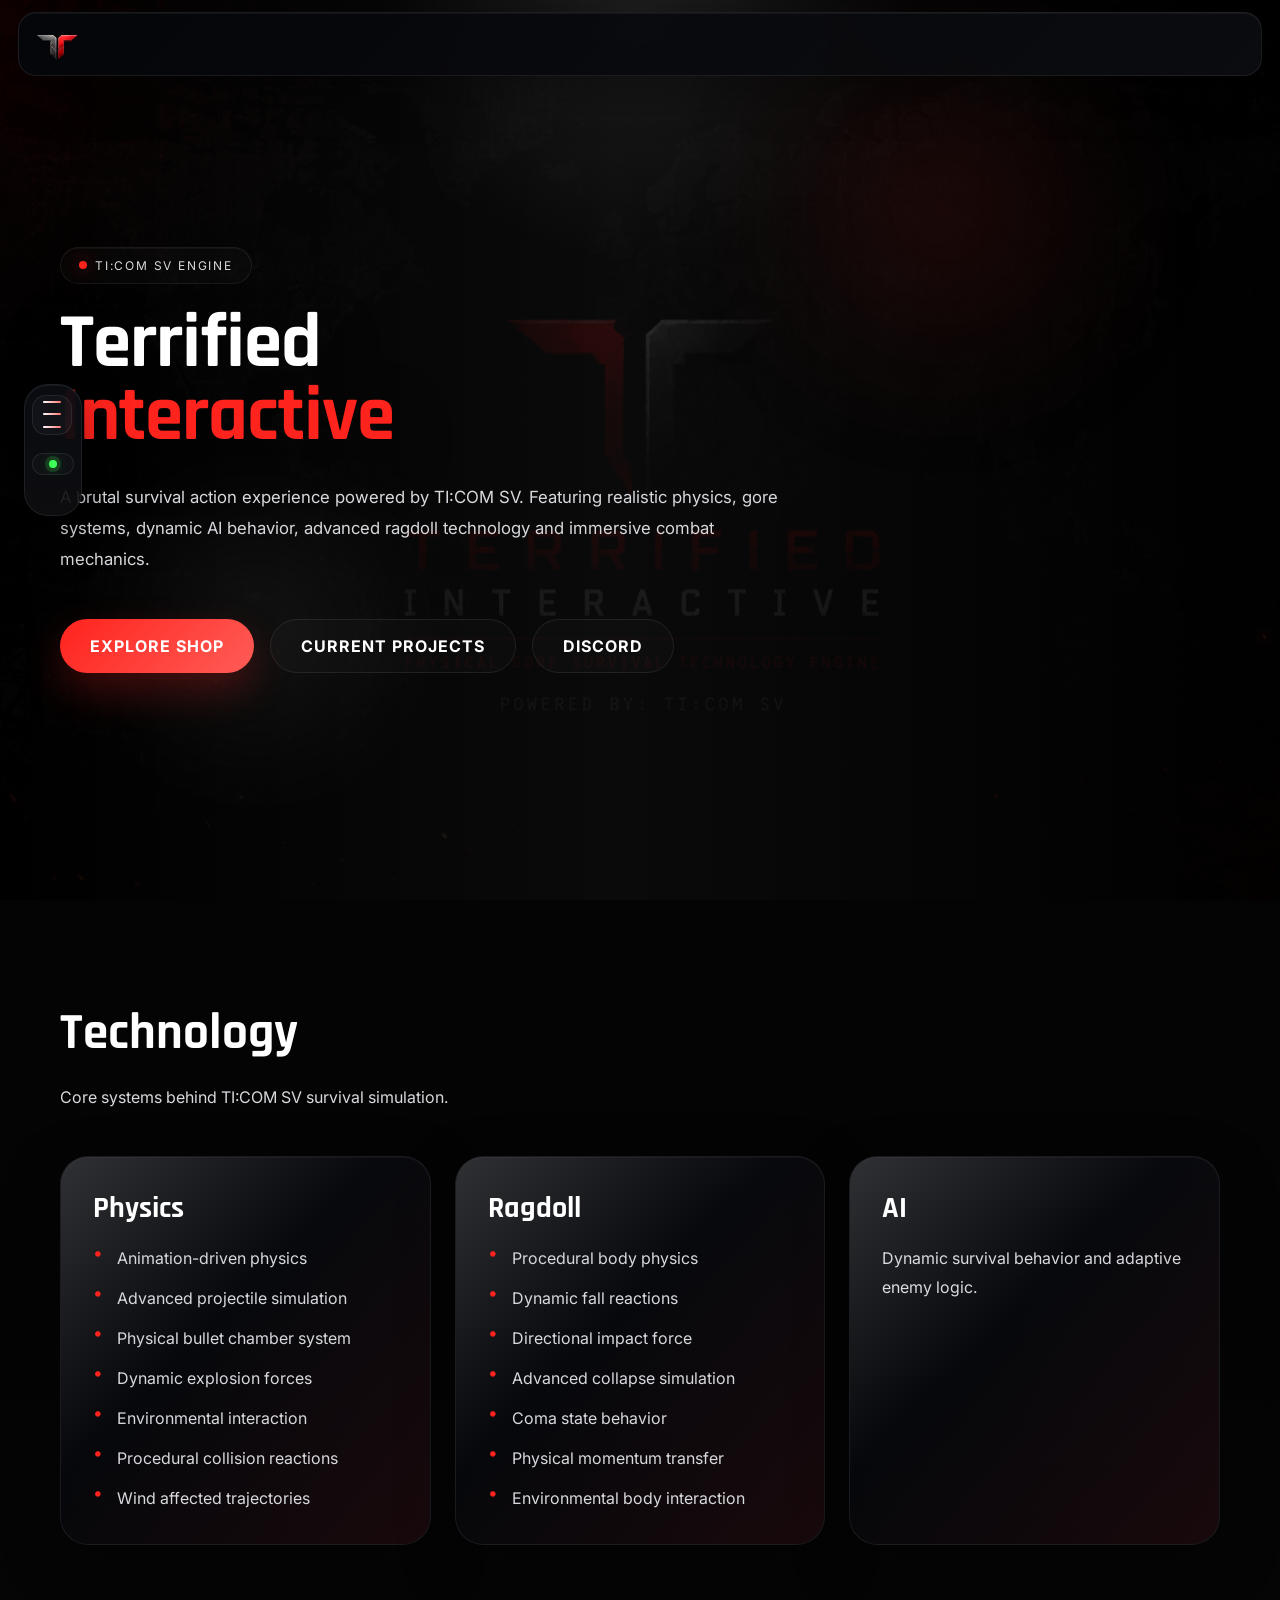
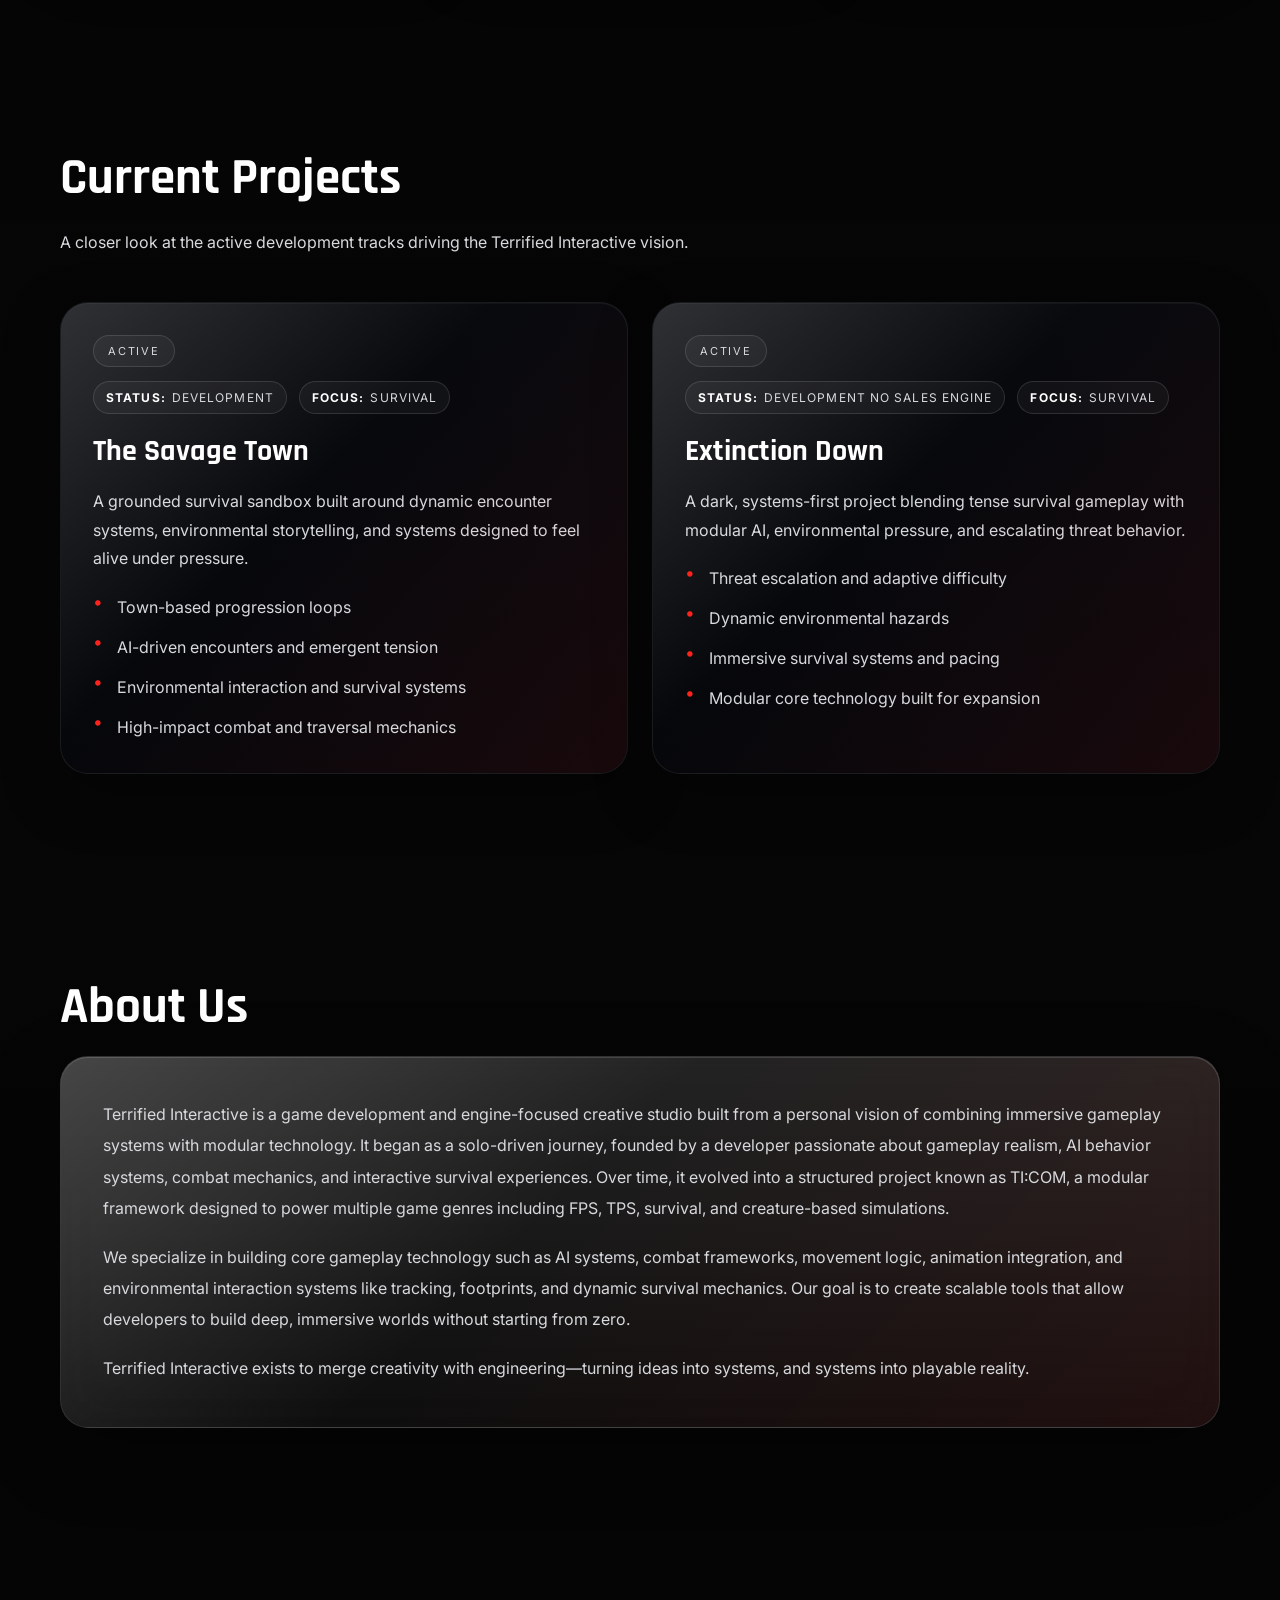
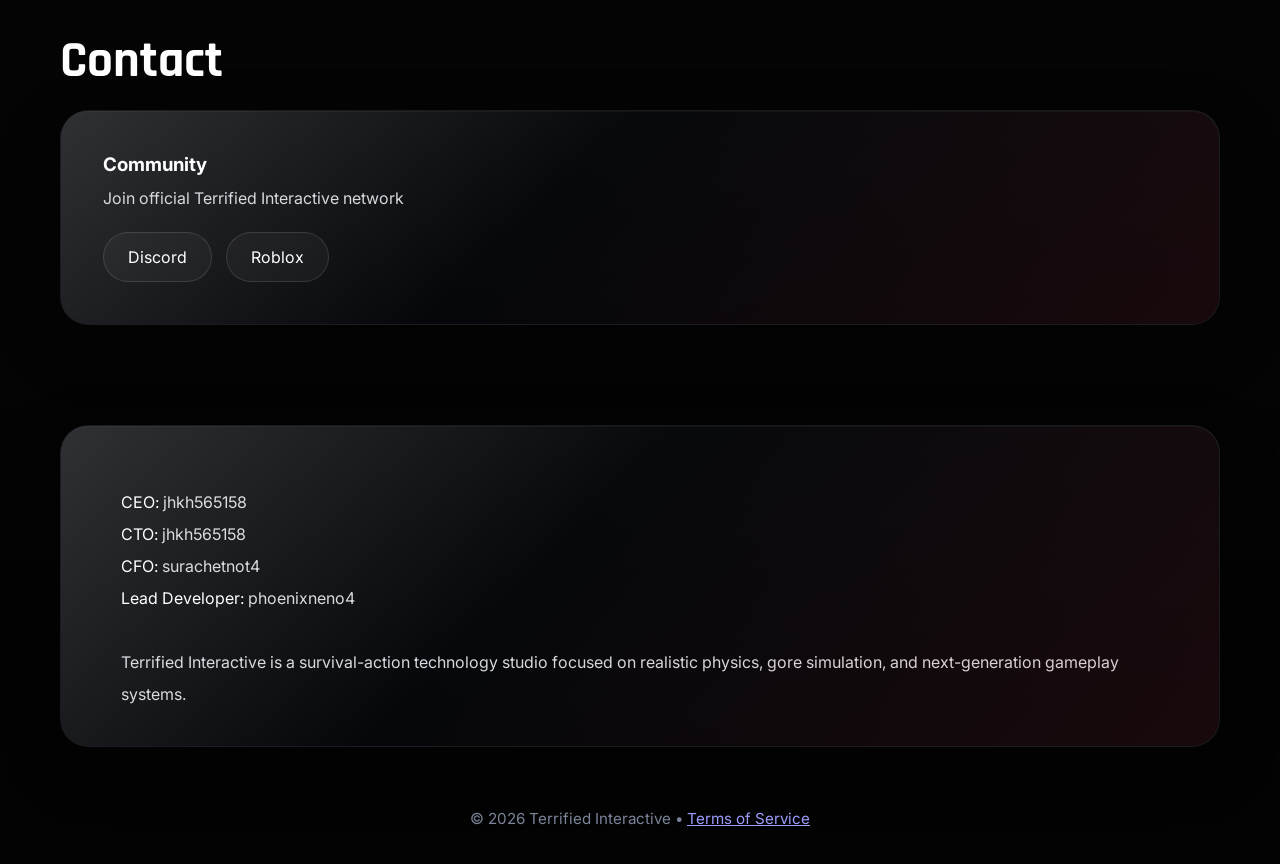
==== commit ff8d9db2: "Add files via upload" ====
--- a/index.html
+++ b/index.html
@@ -400,31 +400,56 @@
     gap: 24px;
 }
 
+.card,
+.contact-box,
+.about-panel,
+.credits{
+    position: relative;
+    overflow: hidden;
+    border: 1px solid rgba(255,255,255,0.14);
+    border-radius: 28px;
+    box-shadow: inset 0 1px 0 rgba(255,255,255,0.14), 0 24px 70px rgba(0,0,0,0.34);
+    background: linear-gradient(180deg, rgba(255,255,255,0.12), rgba(255,255,255,0.04));
+    backdrop-filter: blur(24px) saturate(140%);
+}
+
+.card::before,
+.contact-box::before,
+.about-panel::before,
+.credits::before{
+    content: '';
+    position: absolute;
+    inset: 0;
+    background: linear-gradient(135deg, rgba(255,255,255,0.16), transparent 42%, rgba(255,35,29,0.08) 100%);
+    pointer-events: none;
+}
+
 .card{
-    background: var(--surface);
-    border: 1px solid var(--border);
-    border-radius: 28px;
     padding: 32px;
-    backdrop-filter: blur(18px);
-    box-shadow: var(--shadow);
     transition: transform .25s ease, border-color .25s ease, box-shadow .25s ease;
 }
 
 .card:hover{
     transform: translateY(-8px);
-    border-color: rgba(241, 66, 56, 0.22);
-    box-shadow: 0 40px 90px rgba(0,0,0,0.28);
+    border-color: rgba(241, 66, 56, 0.28);
+    box-shadow: inset 0 1px 0 rgba(255,255,255,0.16), 0 40px 100px rgba(0,0,0,0.34);
 }
 
 .card h3{
     font-family:'Rajdhani',sans-serif;
     font-size: 1.9rem;
     margin-bottom: 16px;
+    position: relative;
+    z-index: 1;
+}
+
+.card p,
+.card li{
+    color: var(--muted);
+    line-height: 1.8;
 }
 
 .card p{
-    color: var(--muted);
-    line-height: 1.8;
     margin-bottom: 20px;
 }
 
@@ -460,9 +485,54 @@
     color: var(--muted);
     margin-bottom: 14px;
     text-transform: uppercase;
-    border: 1px solid rgba(255,255,255,0.1);
+    border: 1px solid rgba(255,255,255,0.12);
     border-radius: 999px;
-    background: rgba(255,255,255,0.03);
+    background: rgba(255,255,255,0.04);
+    position: relative;
+    z-index: 1;
+}
+
+.project-meta{
+    display:flex;
+    flex-wrap: wrap;
+    gap: 12px;
+    margin-bottom: 18px;
+    position: relative;
+    z-index: 1;
+}
+
+.project-pill{
+    display:inline-flex;
+    align-items:center;
+    padding: 8px 12px;
+    border-radius: 999px;
+    border: 1px solid rgba(255,255,255,0.12);
+    background: rgba(255,255,255,0.04);
+    color: var(--muted);
+    font-size: 12px;
+    text-transform: uppercase;
+    letter-spacing: 1.1px;
+}
+
+.project-pill strong{
+    color: var(--text);
+    margin-right: 6px;
+}
+
+.about-panel{
+    padding: 42px;
+    color: var(--muted);
+}
+
+.about-panel p{
+    position: relative;
+    z-index: 1;
+    line-height: 1.95;
+    margin-bottom: 18px;
+}
+
+.about-panel p:last-child{
+    margin-bottom: 0;
 }
 
 /* =========================
@@ -471,25 +541,27 @@
 
 .contact-box{
     padding: 42px;
-    border: 1px solid rgba(255,255,255,0.1);
-    background: rgba(255,255,255,0.03);
-    border-radius: 28px;
-    box-shadow: 0 24px 60px rgba(0,0,0,0.18);
 }
 
 .contact-box h3{
     margin-bottom: 12px;
+    position: relative;
+    z-index: 1;
 }
 
 .contact-box p{
     margin-bottom: 24px;
     color: var(--muted);
+    position: relative;
+    z-index: 1;
 }
 
 .contact-links{
     display: flex;
     flex-wrap: wrap;
     gap: 14px;
+    position: relative;
+    z-index: 1;
 }
 
 .contact-links a{
@@ -515,12 +587,9 @@
 ========================= */
 
 .credits{
-    background: rgba(8, 12, 24, 0.75);
-    border-top: 1px solid rgba(255,255,255,0.08);
     padding: 60px 60px 36px;
     color: var(--muted);
     line-height: 2;
-    border-radius: 32px;
     margin: 0 60px 40px;
 }
 
@@ -789,6 +858,7 @@
 
 <div class="hero-actions">
 <a href="shop.html" class="btn btn-primary">Explore Shop</a>
+<a href="#projects" class="btn btn-secondary">Current Projects</a>
 <a href="#contact" class="btn btn-secondary">Discord</a>
 </div>
 
@@ -837,6 +907,64 @@
 <p>Dynamic survival behavior and adaptive enemy logic.</p>
 </div>
 
+</div>
+
+</section>
+
+<!-- CURRENT PROJECTS -->
+<section id="projects">
+
+<h2 class="section-title">Current Projects</h2>
+<p class="section-sub">
+A closer look at the active development tracks driving the Terrified Interactive vision.
+</p>
+
+<div class="cards">
+
+<div class="card">
+<div class="tag">ACTIVE</div>
+<div class="project-meta">
+<span class="project-pill"><strong>Status:</strong> Development</span>
+<span class="project-pill"><strong>Focus:</strong> Survival</span>
+</div>
+<h3>The Savage Town</h3>
+<p>A grounded survival sandbox built around dynamic encounter systems, environmental storytelling, and systems designed to feel alive under pressure.</p>
+<ul class="feature-list">
+<li>Town-based progression loops</li>
+<li>AI-driven encounters and emergent tension</li>
+<li>Environmental interaction and survival systems</li>
+<li>High-impact combat and traversal mechanics</li>
+</ul>
+</div>
+
+<div class="card">
+<div class="tag">ACTIVE</div>
+<div class="project-meta">
+<span class="project-pill"><strong>Status:</strong> Development No Sales Engine</span>
+<span class="project-pill"><strong>Focus:</strong> Survival </span>
+</div>
+<h3>Extinction Down</h3>
+<p>A dark, systems-first project blending tense survival gameplay with modular AI, environmental pressure, and escalating threat behavior.</p>
+<ul class="feature-list">
+<li>Threat escalation and adaptive difficulty</li>
+<li>Dynamic environmental hazards</li>
+<li>Immersive survival systems and pacing</li>
+<li>Modular core technology built for expansion</li>
+</ul>
+</div>
+
+</div>
+
+</section>
+
+<!-- ABOUT US -->
+<section id="about">
+
+<h2 class="section-title">About Us</h2>
+<div class="about-panel">
+<p>Terrified Interactive is a game development and engine-focused creative studio built from a personal vision of combining immersive gameplay systems with modular technology. It began as a solo-driven journey, founded by a developer passionate about gameplay realism, AI behavior systems, combat mechanics, and interactive survival experiences. Over time, it evolved into a structured project known as TI:COM, a modular framework designed to power multiple game genres including FPS, TPS, survival, and creature-based simulations.</p>
+<p>We specialize in building core gameplay technology such as AI systems, combat frameworks, movement logic, animation integration, and environmental interaction systems like tracking, footprints, and dynamic survival mechanics. Our goal is to create scalable tools that allow developers to build deep, immersive worlds without starting from zero.</p>
+<p>Terrified Interactive exists to merge creativity with engineering—turning ideas into systems, and systems into playable reality.</p>
 </div>
 
 </section>
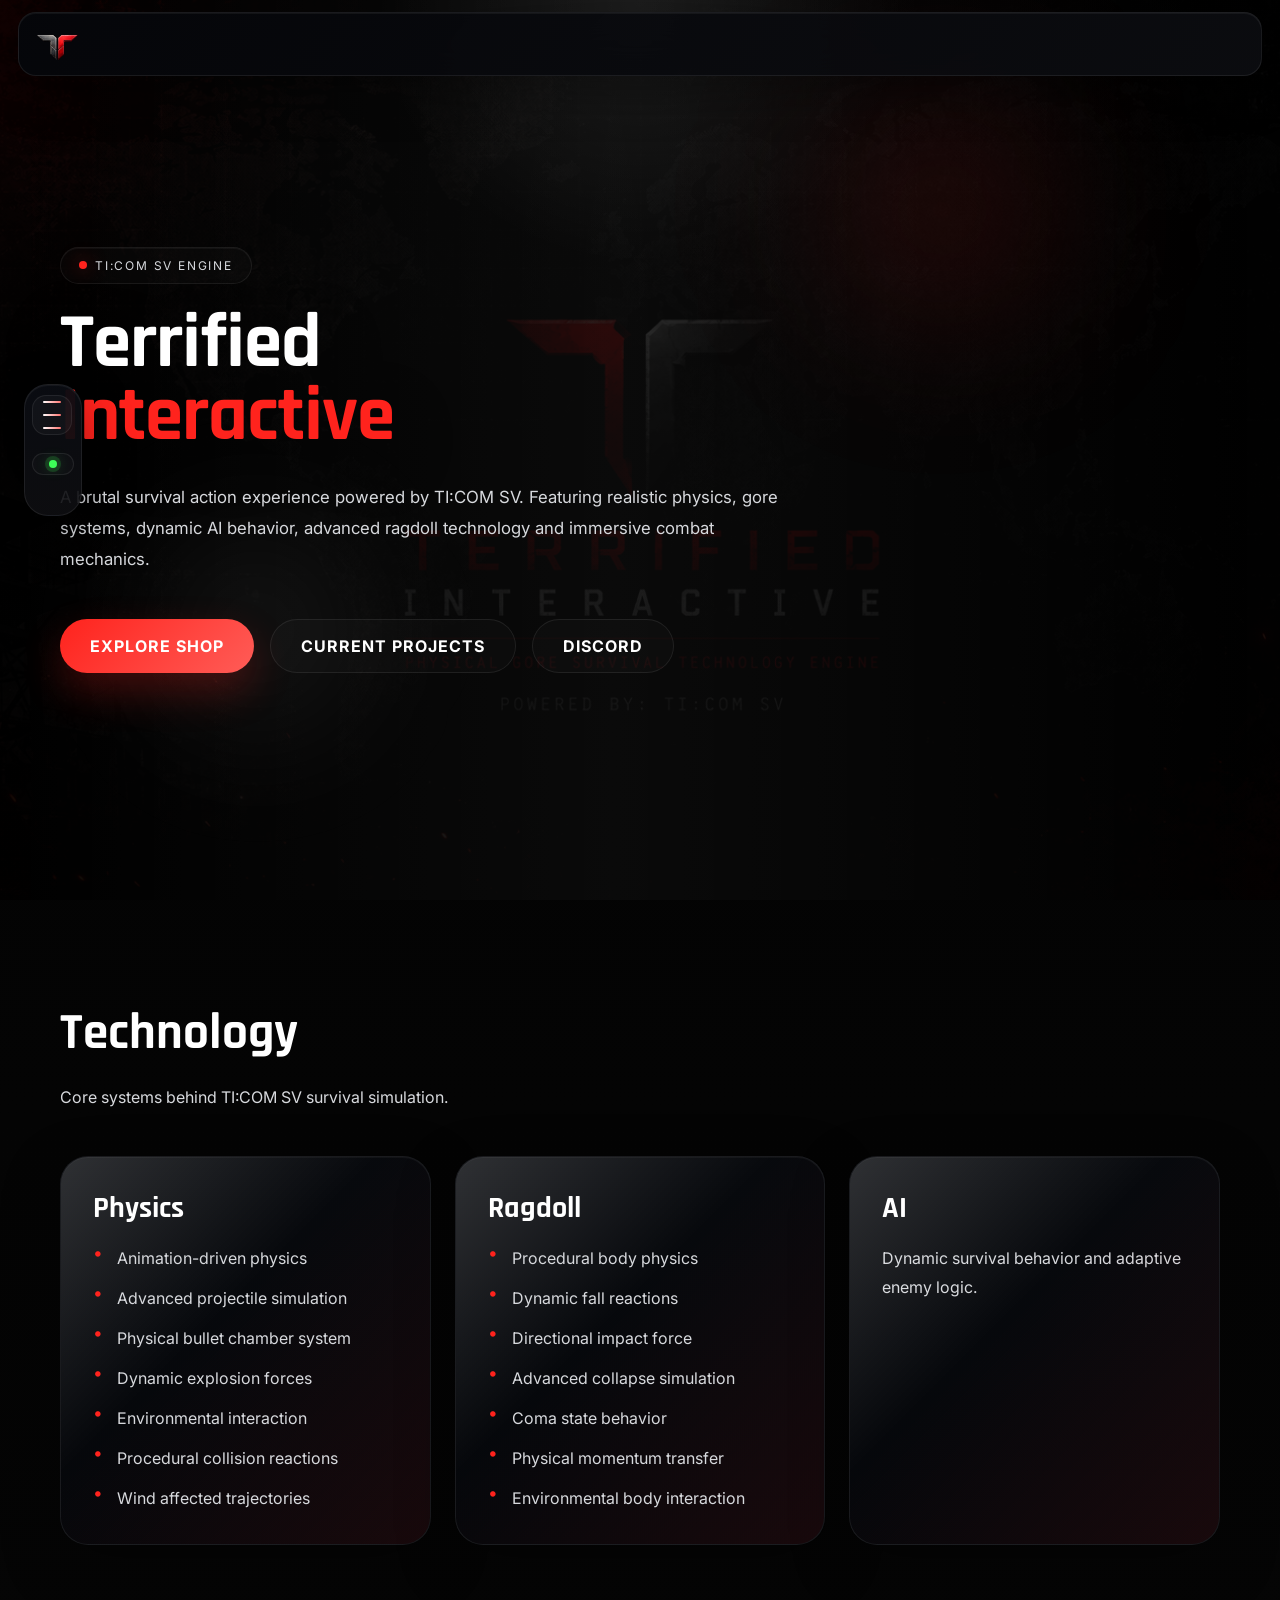
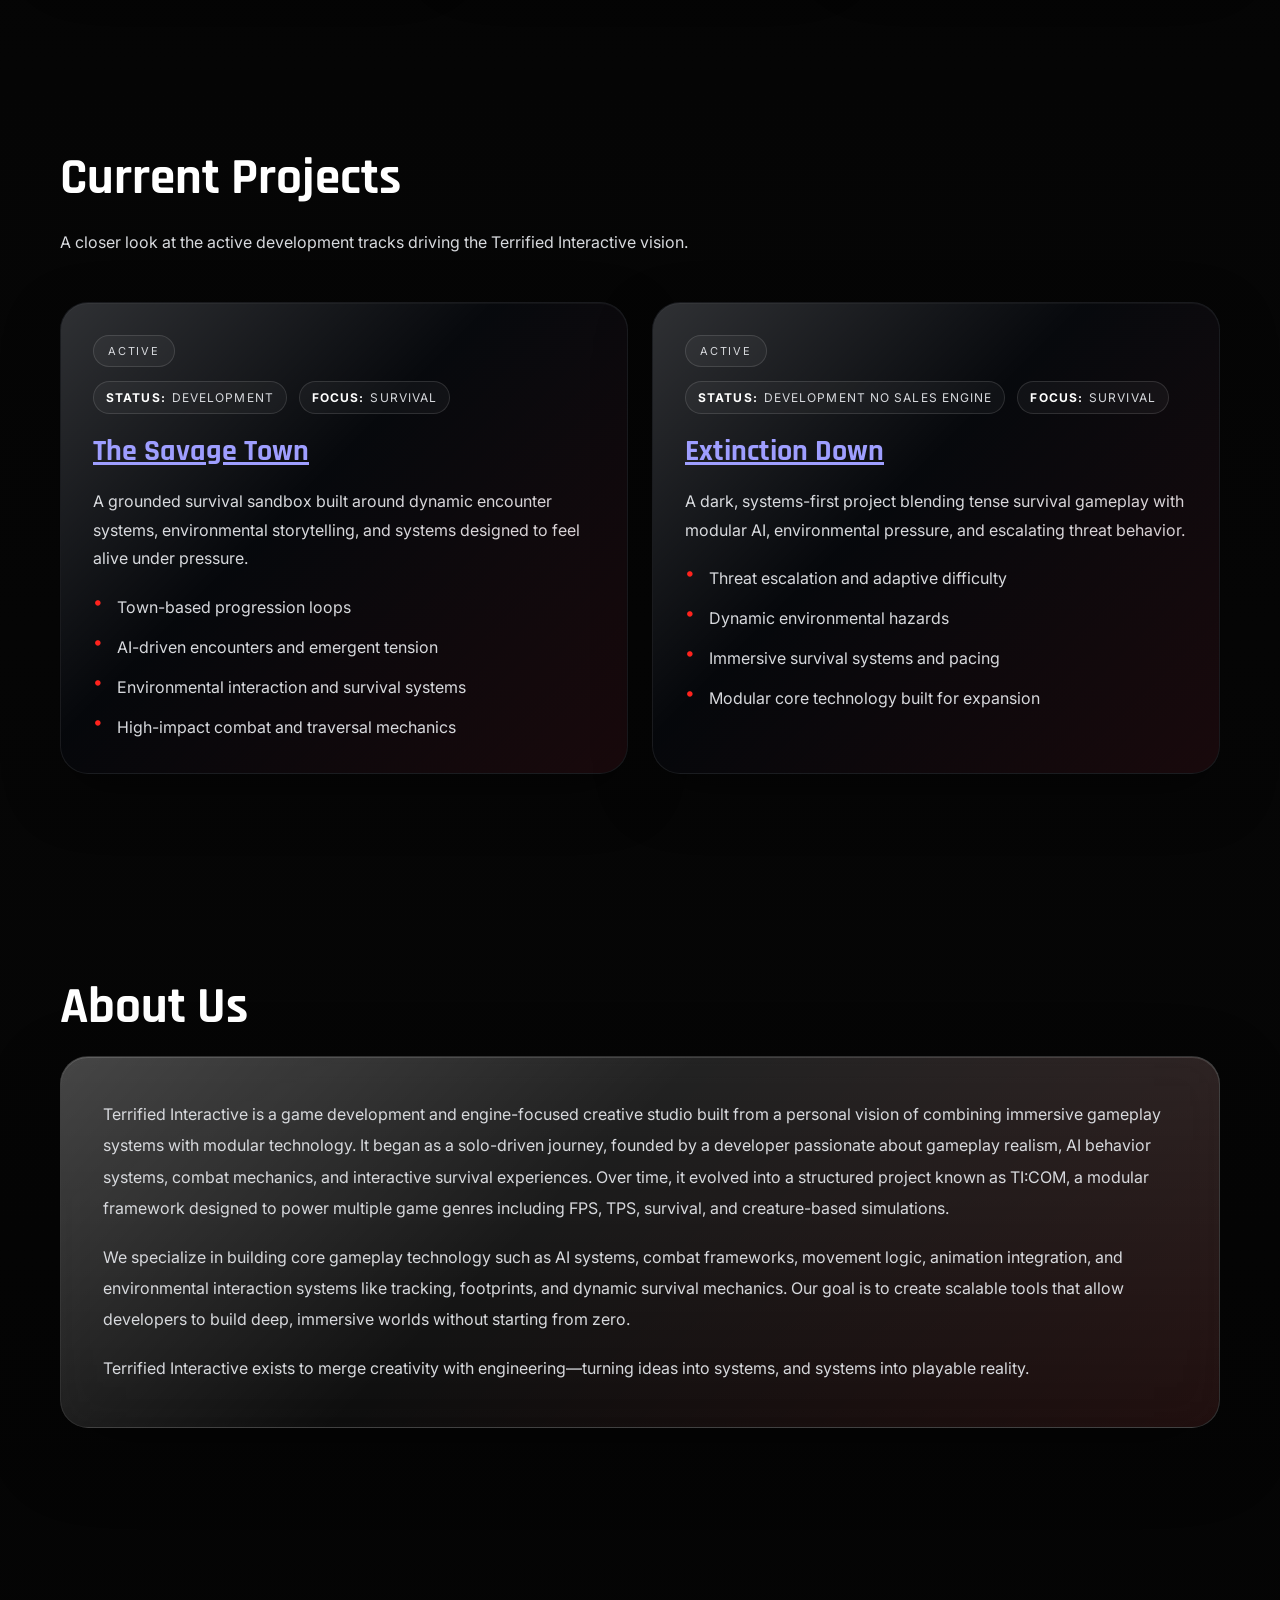
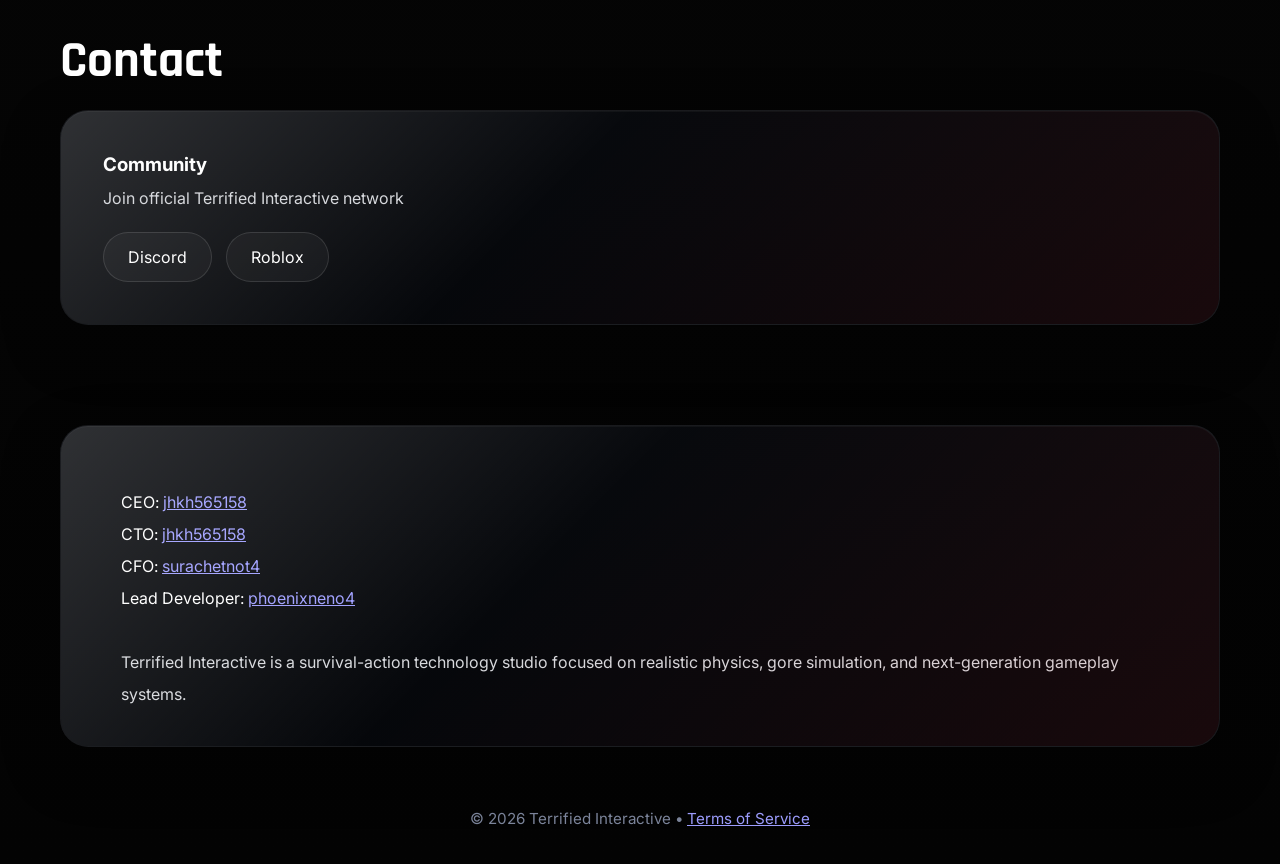
==== commit e118e949: "Add files via upload" ====
--- a/index.html
+++ b/index.html
@@ -927,7 +927,7 @@
 <span class="project-pill"><strong>Status:</strong> Development</span>
 <span class="project-pill"><strong>Focus:</strong> Survival</span>
 </div>
-<h3>The Savage Town</h3>
+<h3><a href="https://www.roblox.com/games/16877945717/The-Savage-Town" target="_blank" rel="noopener noreferrer">The Savage Town</a></h3>
 <p>A grounded survival sandbox built around dynamic encounter systems, environmental storytelling, and systems designed to feel alive under pressure.</p>
 <ul class="feature-list">
 <li>Town-based progression loops</li>
@@ -943,7 +943,7 @@
 <span class="project-pill"><strong>Status:</strong> Development No Sales Engine</span>
 <span class="project-pill"><strong>Focus:</strong> Survival </span>
 </div>
-<h3>Extinction Down</h3>
+<h3><a href="https://www.roblox.com/games/132263045374159/Extinction-Dawn" target="_blank" rel="noopener noreferrer">Extinction Down</a></h3>
 <p>A dark, systems-first project blending tense survival gameplay with modular AI, environmental pressure, and escalating threat behavior.</p>
 <ul class="feature-list">
 <li>Threat escalation and adaptive difficulty</li>
@@ -991,10 +991,10 @@
 <!-- CREDITS -->
 <div class="credits">
 
-<span>CEO:</span> jhkh565158<br>
-<span>CTO:</span> jhkh565158<br>
-<span>CFO:</span> surachetnot4<br>
-<span>Lead Developer:</span> phoenixneno4<br>
+<span>CEO:</span> <a href="https://www.roblox.com/users/3539572548/profile" target="_blank" rel="noopener noreferrer">jhkh565158</a><br>
+<span>CTO:</span> <a href="https://www.roblox.com/users/3539572548/profile" target="_blank" rel="noopener noreferrer">jhkh565158</a><br>
+<span>CFO:</span> <a href="https://www.roblox.com/users/4729900510/profile" target="_blank" rel="noopener noreferrer">surachetnot4</a><br>
+<span>Lead Developer:</span> <a href="https://www.roblox.com/users/3210423202/profile" target="_blank" rel="noopener noreferrer">phoenixneno4</a><br>
 
 <br>
 
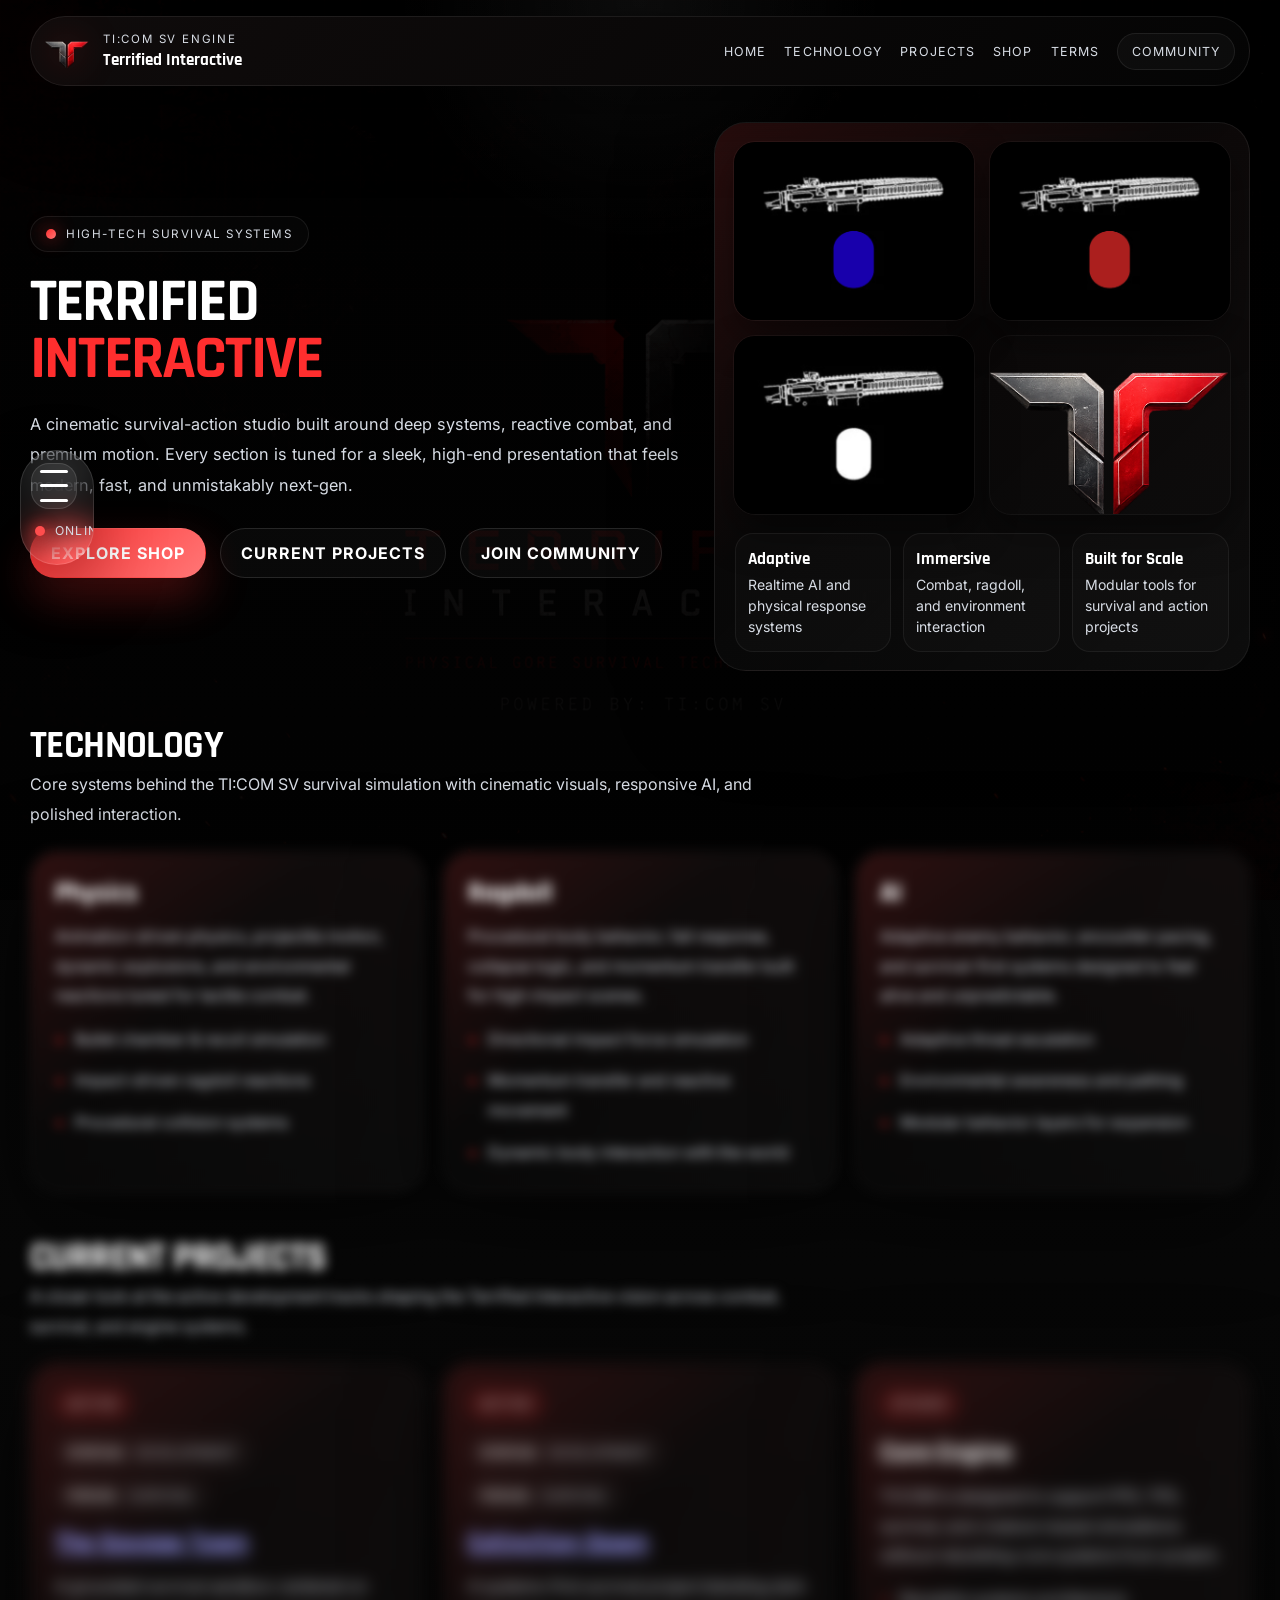
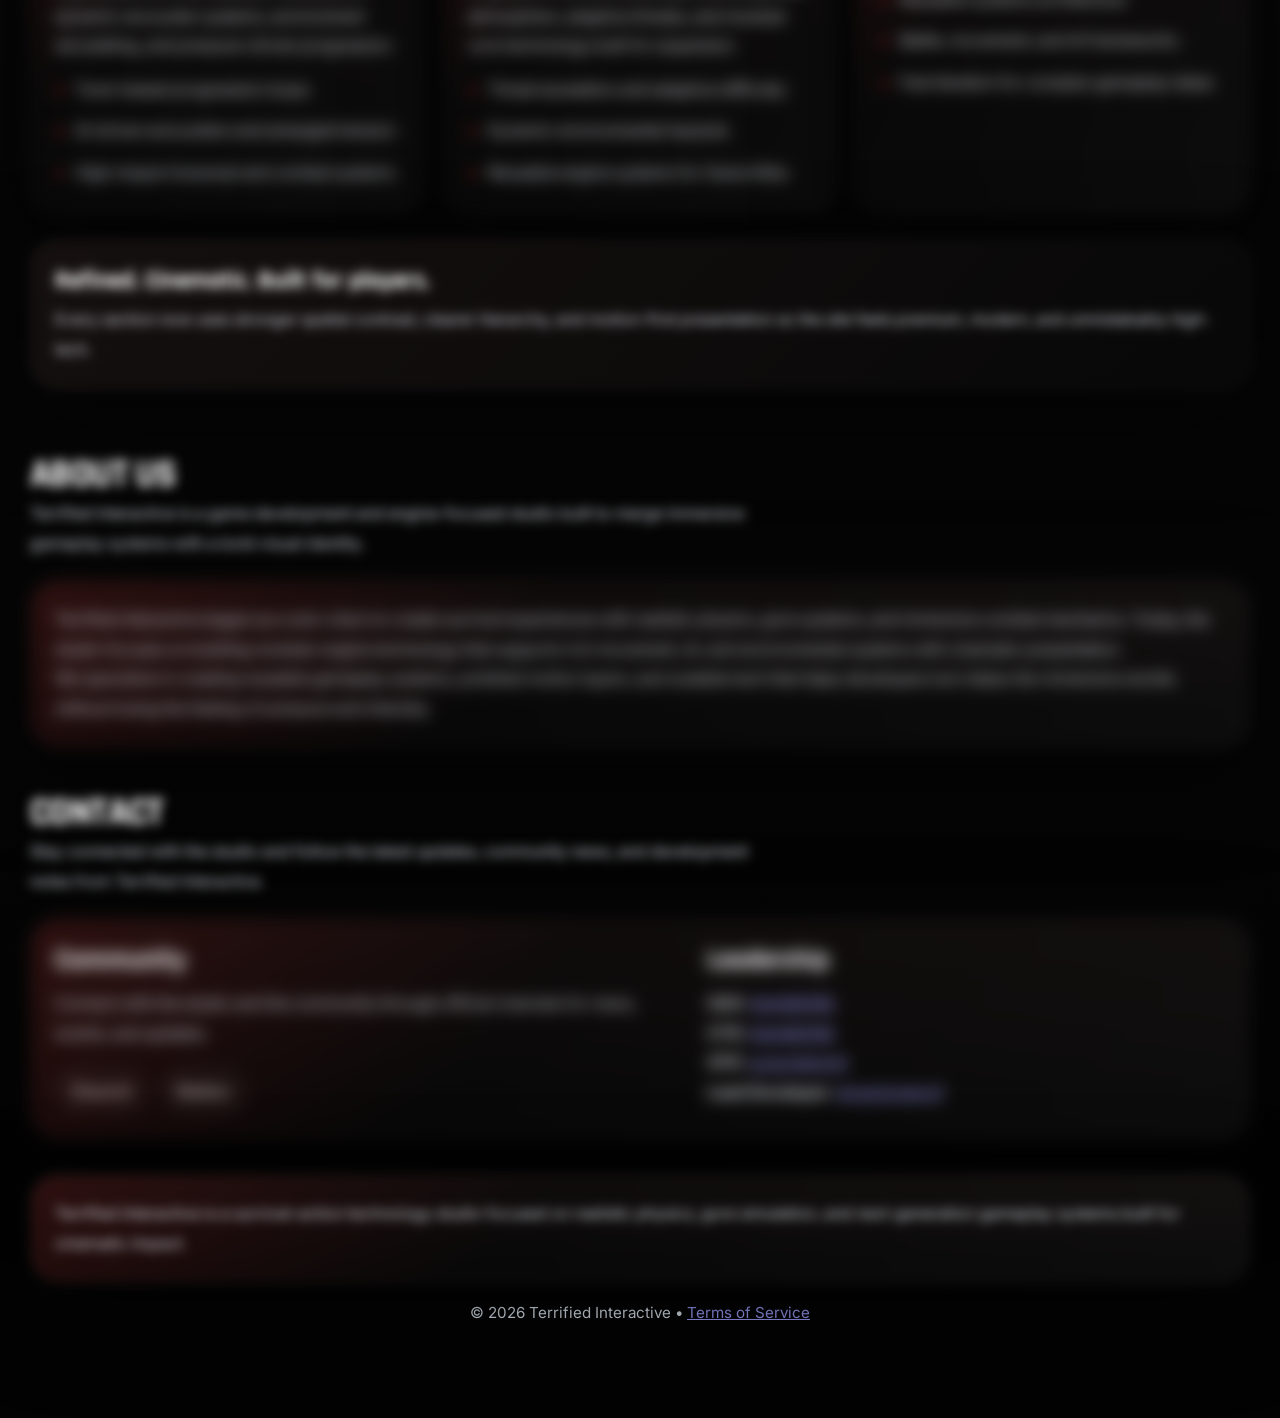
==== commit d9975831: "Add files via upload" ====
--- a/index.html
+++ b/index.html
@@ -1,1027 +1,434 @@
-<!DOCTYPE html>
-<html lang="en">
-<head>
-<meta charset="UTF-8">
-<meta name="viewport" content="width=device-width, initial-scale=1.0">
-
-<title>Terrified Interactive</title>
-
-<link href="https://fonts.googleapis.com/css2?family=Rajdhani:wght@400;500;600;700&family=Inter:wght@300;400;500;600&display=swap" rel="stylesheet">
-
-<style>
-:root{
-    color-scheme: dark;
-    --bg: #050505;
-    --surface: rgba(10, 10, 10, 0.78);
-    --surface-strong: rgba(10, 10, 10, 0.95);
-    --border: rgba(255, 255, 255, 0.12);
-    --text: #ffffff;
-    --muted: #c6c6c6;
-    --accent: #ff231d;
-    --accent-soft: rgba(255, 35, 29, 0.18);
-    --shadow: 0 28px 80px rgba(0, 0, 0, 0.28);
-}
-
-/* =========================
-RESET
-========================= */
-
-*{
-    margin:0;
-    padding:0;
-    box-sizing:border-box;
-}
-
-html{
-    scroll-behavior:smooth;
-}
-
-body{
-    font-family:'Inter',sans-serif;
-    background: var(--bg);
-    color: var(--text);
-    overflow-x:hidden;
-    min-height:100vh;
-    opacity: 0;
-    transition: opacity 0.35s ease;
-}
-
-body.loaded{
-    opacity: 1;
-}
-
-body::before{
-    content: '';
-    position: fixed;
-    inset: 0;
-    background: radial-gradient(circle at 50% 0%, rgba(255, 255, 255, 0.08), transparent 22%);
-    pointer-events: none;
-    opacity: 0.9;
-}
-
-body::after{
-    content: '';
-    position: fixed;
-    inset: 0;
-    background-image: url('https://www.transparenttextures.com/patterns/asfalt-dark.png');
-    opacity: 0.08;
-    pointer-events: none;
-}
-
-.bg{
-    position: fixed;
-    inset: 0;
-    z-index: -10;
-    background:
-        linear-gradient(180deg, rgba(0,0,0,0.82), rgba(0,0,0,0.94)),
-        url('background.jpg');
-    background-size: cover;
-    background-position: center;
-}
-
-.bg::after{
-    content: '';
-    position: absolute;
-    inset: 0;
-    background-image: url('https://www.transparenttextures.com/patterns/asfalt-dark.png');
-    opacity: 0.12;
-}
-
-img{
-    max-width:100%;
-    display:block;
-}
-
-button, a{
-    font: inherit;
-}
-
-/* =========================
-NAV
-========================= */
-
-nav{
-    position: fixed;
-    inset: 18px 24px auto 24px;
-    display: flex;
-    justify-content: space-between;
-    align-items: center;
-    padding: 18px 28px;
-    border-radius: 24px;
-    background: rgba(6, 12, 22, 0.68);
-    backdrop-filter: blur(16px);
-    border: 1px solid rgba(255, 255, 255, 0.06);
-    box-shadow: 0 20px 60px rgba(0, 0, 0, 0.25);
-    z-index: 1000;
-}
-
-.logo{
-    display:flex;
-    align-items:center;
-}
-
-.logo-image{
-    display:block;
-    height: 38px;
-    width: auto;
-    object-fit: contain;
-}
-
-.nav-links{
-    display:flex;
-    gap:28px;
-}
-
-.nav-links a{
-    text-decoration:none;
-    color: var(--muted);
-    font-size: 13px;
-    letter-spacing: 1.2px;
-    text-transform: uppercase;
-    transition: color .25s ease, transform .25s ease;
-}
-
-.nav-links a:hover,
-.nav-links a:focus-visible{
-    color: var(--text);
-    transform: translateY(-1px);
-}
-
-/* =========================
-HERO
-========================= */
-
-.hero{
-    min-height: 100vh;
-    display: flex;
-    align-items: center;
-    padding: 140px 60px 120px;
-    position: relative;
-}
-
-.hero::before{
-    content: '';
-    position: absolute;
-    top: 0;
-    right: 10%;
-    width: 420px;
-    height: 420px;
-    background: radial-gradient(circle, rgba(255, 35, 29, 0.18), transparent 55%);
-    filter: blur(80px);
-    pointer-events: none;
-}
-
-.hero::after{
-    content: '';
-    position: absolute;
-    bottom: 10%;
-    left: 6%;
-    width: 360px;
-    height: 360px;
-    background: radial-gradient(circle, rgba(255, 255, 255, 0.10), transparent 58%);
-    filter: blur(64px);
-    pointer-events: none;
-}
-
-.hero-content{
-    max-width: 820px;
-    position: relative;
-    z-index: 1;
-}
-
-.hero-tag{
-    display:inline-flex;
-    align-items:center;
-    gap:8px;
-    padding: 10px 18px;
-    border: 1px solid rgba(255,255,255,0.12);
-    border-radius: 999px;
-    color: var(--muted);
-    font-size: 12px;
-    letter-spacing: 1.8px;
-    margin-bottom: 24px;
-    background: rgba(255,255,255,0.03);
-}
-
-.hero-tag::before{
-    content: '';
-    width: 8px;
-    height: 8px;
-    border-radius: 50%;
-    background: var(--accent);
-    box-shadow: 0 0 16px rgba(241, 66, 56, 0.45);
-}
-
-.hero h1{
-    font-family:'Rajdhani',sans-serif;
-    font-size: clamp(3.8rem, 6vw, 5.8rem);
-    line-height: 0.95;
-    letter-spacing: -1px;
-    max-width: 760px;
-    text-shadow: 0 20px 70px rgba(0,0,0,0.3);
-}
-
-.hero h1 span{
-    color: var(--accent);
-}
-
-.hero p{
-    margin-top: 28px;
-    color: var(--muted);
-    line-height: 1.85;
-    max-width: 720px;
-    font-size: 1.05rem;
-}
-
-.hero-actions{
-    margin-top: 34px;
-    display: flex;
-    flex-wrap: wrap;
-    gap: 16px;
-}
-.page-picker{
-    position: fixed;
-    left: 24px;
-    top: 50%;
-    transform: translateY(-50%);
-    z-index: 1100;
-    width: 66px;
-    min-height: 180px;
-    padding: 12px 10px;
-    border-radius: 40px;
-    background: rgba(255,255,255,0.07);
-    border: 1px solid rgba(255,255,255,0.16);
-    display: grid;
-    gap: 14px;
-    align-items: start;
-    overflow: hidden;
-    transition: width .28s ease, min-height .28s ease, background .28s ease, border-color .28s ease, box-shadow .28s ease;
-}
-
-.page-picker.active{
-    width: 210px;
-    min-height: 260px;
-    padding: 16px 16px;
-    background: rgba(255,255,255,0.12);
-    border-color: rgba(255,255,255,0.26);
-    box-shadow: 0 34px 90px rgba(0,0,0,0.28);
-}
-
-.page-picker-toggle{
-    width: 46px;
-    height: 46px;
-    border-radius: 18px;
-    border: 1px solid rgba(255,255,255,0.18);
-    background: rgba(255,255,255,0.08);
-    display: grid;
-    place-items: center;
-    cursor: pointer;
-    transition: transform .25s ease, background .25s ease, border-color .25s ease;
-}
-
-.page-picker-toggle:hover,
-.page-picker.active .page-picker-toggle{
-    transform: scale(1.05);
-    background: rgba(255,255,255,0.2);
-    border-color: rgba(255,255,255,0.32);
-}
-
-.page-picker-toggle span{
-    width: 28px;
-    height: 3px;
-    border-radius: 999px;
-    background: var(--text);
-    display: block;
-    margin: 5px 0;
-}
-
-.page-picker-menu{
-    display: grid;
-    gap: 10px;
-    width: 100%;
-    max-height: 0;
-    overflow: hidden;
-    padding: 0;
-    opacity: 0;
-    transform: translateY(10px);
-    transition: opacity .24s ease, max-height .24s ease, transform .24s ease, padding .24s ease;
-}
-
-.page-picker.active .page-picker-menu{
-    opacity: 1;
-    max-height: 320px;
-    padding: 16px 0 0;
-    transform: translateY(0);
-}
-
-.page-picker-menu a{
-    display: block;
-    padding: 12px 14px;
-    border-radius: 18px;
-    text-decoration: none;
-    color: var(--text);
-    background: rgba(255,255,255,0.08);
-    transition: background .2s ease, transform .2s ease;
-}
-
-.page-picker-menu a:hover{
-    transform: translateX(6px);
-    background: rgba(255,35,29,0.18);
-}
-/* =========================
-BUTTONS
-========================= */
-
-.btn{
-    display:inline-flex;
-    align-items:center;
-    justify-content:center;
-    padding: 16px 30px;
-    margin-top: 10px;
-    border-radius: 999px;
-    text-decoration:none;
-    font-weight: 700;
-    text-transform: uppercase;
-    letter-spacing: 1px;
-    transition: transform .25s ease, box-shadow .25s ease, background .25s ease;
-}
-
-.btn-primary{
-    background: linear-gradient(135deg, var(--accent), #ff5b52);
-    color: white;
-    box-shadow: 0 24px 40px rgba(241, 66, 56, 0.2);
-}
-
-.btn-primary:hover{
-    transform: translateY(-3px);
-    box-shadow: 0 30px 60px rgba(241, 66, 56, 0.28);
-}
-
-.btn-secondary{
-    border: 1px solid rgba(255,255,255,0.16);
-    color: white;
-    background: rgba(255,255,255,0.05);
-}
-
-.btn-secondary:hover{
-    transform: translateY(-2px);
-    background: rgba(255,255,255,0.12);
-}
-
-/* =========================
-SECTION
-========================= */
-
-section{
-    padding: 100px 60px;
-    position: relative;
-}
-
-.section-title{
-    font-family:'Rajdhani',sans-serif;
-    font-size: clamp(2.8rem, 4vw, 4.2rem);
-    margin-bottom: 16px;
-}
-
-.section-sub{
-    color: var(--muted);
-    max-width: 820px;
-    line-height: 1.9;
-    margin-bottom: 44px;
-}
-
-/* =========================
-CARDS
-========================= */
-
-.cards{
-    display:grid;
-    grid-template-columns: repeat(auto-fit,minmax(280px,1fr));
-    gap: 24px;
-}
-
-.card,
-.contact-box,
-.about-panel,
-.credits{
-    position: relative;
-    overflow: hidden;
-    border: 1px solid rgba(255,255,255,0.14);
-    border-radius: 28px;
-    box-shadow: inset 0 1px 0 rgba(255,255,255,0.14), 0 24px 70px rgba(0,0,0,0.34);
-    background: linear-gradient(180deg, rgba(255,255,255,0.12), rgba(255,255,255,0.04));
-    backdrop-filter: blur(24px) saturate(140%);
-}
-
-.card::before,
-.contact-box::before,
-.about-panel::before,
-.credits::before{
-    content: '';
-    position: absolute;
-    inset: 0;
-    background: linear-gradient(135deg, rgba(255,255,255,0.16), transparent 42%, rgba(255,35,29,0.08) 100%);
-    pointer-events: none;
-}
-
-.card{
-    padding: 32px;
-    transition: transform .25s ease, border-color .25s ease, box-shadow .25s ease;
-}
-
-.card:hover{
-    transform: translateY(-8px);
-    border-color: rgba(241, 66, 56, 0.28);
-    box-shadow: inset 0 1px 0 rgba(255,255,255,0.16), 0 40px 100px rgba(0,0,0,0.34);
-}
-
-.card h3{
-    font-family:'Rajdhani',sans-serif;
-    font-size: 1.9rem;
-    margin-bottom: 16px;
-    position: relative;
-    z-index: 1;
-}
-
-.card p,
-.card li{
-    color: var(--muted);
-    line-height: 1.8;
-}
-
-.card p{
-    margin-bottom: 20px;
-}
-
-.feature-list{
-    list-style: none;
-    display:grid;
-    gap: 12px;
-    padding-left: 0;
-    margin: 0;
-    color: var(--muted);
-}
-
-.feature-list li{
-    position: relative;
-    padding-left: 24px;
-    line-height: 1.75;
-}
-
-.feature-list li::before{
-    content: '\2022';
-    position: absolute;
-    left: 0;
-    color: var(--accent);
-    font-size: 1.1rem;
-    line-height: 1;
-}
-
-.tag{
-    display:inline-block;
-    padding: 8px 14px;
-    font-size: 11px;
-    letter-spacing: 1.8px;
-    color: var(--muted);
-    margin-bottom: 14px;
-    text-transform: uppercase;
-    border: 1px solid rgba(255,255,255,0.12);
-    border-radius: 999px;
-    background: rgba(255,255,255,0.04);
-    position: relative;
-    z-index: 1;
-}
-
-.project-meta{
-    display:flex;
-    flex-wrap: wrap;
-    gap: 12px;
-    margin-bottom: 18px;
-    position: relative;
-    z-index: 1;
-}
-
-.project-pill{
-    display:inline-flex;
-    align-items:center;
-    padding: 8px 12px;
-    border-radius: 999px;
-    border: 1px solid rgba(255,255,255,0.12);
-    background: rgba(255,255,255,0.04);
-    color: var(--muted);
-    font-size: 12px;
-    text-transform: uppercase;
-    letter-spacing: 1.1px;
-}
-
-.project-pill strong{
-    color: var(--text);
-    margin-right: 6px;
-}
-
-.about-panel{
-    padding: 42px;
-    color: var(--muted);
-}
-
-.about-panel p{
-    position: relative;
-    z-index: 1;
-    line-height: 1.95;
-    margin-bottom: 18px;
-}
-
-.about-panel p:last-child{
-    margin-bottom: 0;
-}
-
-/* =========================
-CONTACT
-========================= */
-
-.contact-box{
-    padding: 42px;
-}
-
-.contact-box h3{
-    margin-bottom: 12px;
-    position: relative;
-    z-index: 1;
-}
-
-.contact-box p{
-    margin-bottom: 24px;
-    color: var(--muted);
-    position: relative;
-    z-index: 1;
-}
-
-.contact-links{
-    display: flex;
-    flex-wrap: wrap;
-    gap: 14px;
-    position: relative;
-    z-index: 1;
-}
-
-.contact-links a{
-    display:inline-flex;
-    align-items:center;
-    justify-content:center;
-    padding: 14px 24px;
-    border: 1px solid rgba(255,255,255,0.12);
-    border-radius: 999px;
-    text-decoration:none;
-    color:white;
-    background: rgba(255,255,255,0.04);
-    transition: transform .25s ease, background .25s ease;
-}
-
-.contact-links a:hover{
-    transform: translateY(-2px);
-    background: rgba(241, 66, 56, 0.16);
-}
-
-/* =========================
-CREDITS & FOOTER
-========================= */
-
-.credits{
-    padding: 60px 60px 36px;
-    color: var(--muted);
-    line-height: 2;
-    margin: 0 60px 40px;
-}
-
-.credits span{
-    color: var(--text);
-}
-
-footer{
-    text-align:center;
-    padding: 22px 20px 36px;
-    color: #7c859b;
-    font-size: 0.95rem;
-}
-
-@media (max-width: 860px) {
-    nav{
-        inset: 14px 16px auto 16px;
-        flex-direction: column;
-        align-items: stretch;
-        gap: 16px;
-    }
-
-    .hero{
-        padding: 120px 24px 80px;
-    }
-
-    section{
-        padding: 80px 24px;
-    }
-
-    .credits{
-        margin: 0 24px 32px;
-    }
-}
-
-@media (max-width: 560px) {
-    .nav-links{
-        flex-wrap: wrap;
-        justify-content: center;
-    }
-
-    .hero h1{
-        font-size: 3.4rem;
-    }
-
-    .hero-tag{
-        font-size: 11px;
-    }
-}
-
-:root{
-    --bg:#030303;
-    --surface: rgba(8, 10, 14, 0.9);
-    --surface-strong: rgba(12, 14, 18, 0.96);
-    --border: rgba(255, 255, 255, 0.08);
-    --text:#ffffff;
-    --muted:#d7d9dd;
-    --accent:#ff231d;
-    --accent-soft: rgba(255, 35, 29, 0.18);
-    --shadow: 0 18px 60px rgba(0, 0, 0, 0.4);
-}
-
-body{
-    background:
-        radial-gradient(circle at top left, rgba(255, 35, 29, 0.16), transparent 16%),
-        radial-gradient(circle at top right, rgba(255, 255, 255, 0.06), transparent 11%),
-        linear-gradient(180deg, #020202, #060606 55%, #030303);
-}
-
-body::before{
-    opacity: 1;
-    background:
-        linear-gradient(90deg, transparent 0%, rgba(255, 255, 255, 0.04) 48%, transparent 100%),
-        radial-gradient(circle at 50% 0%, rgba(255, 255, 255, 0.08), transparent 24%);
-}
-
-body::after{
-    opacity: 0.06;
-}
-
-nav{
-    inset: 12px 18px auto 18px;
-    padding: 12px 18px;
-    border-radius: 18px;
-    background: linear-gradient(135deg, rgba(5, 6, 10, 0.94), rgba(12, 13, 17, 0.9));
-    border: 1px solid rgba(255, 255, 255, 0.08);
-    box-shadow: inset 0 1px 0 rgba(255, 255, 255, 0.05), 0 16px 45px rgba(0, 0, 0, 0.34);
-}
-
-.logo{
-    font-size: 24px;
-}
-
-.nav-links a{
-    font-size: 12px;
-}
-
-.hero-tag{
-    border-color: rgba(255,255,255,0.07);
-    background: rgba(255,255,255,0.02);
-    box-shadow: inset 0 1px 0 rgba(255,255,255,0.04);
-}
-
-.hero-tag::before{
-    background: var(--accent);
-    box-shadow: 0 0 18px rgba(255, 35, 29, 0.5);
-}
-
-.card,
-.contact-box,
-.credits{
-    background: linear-gradient(180deg, rgba(8, 10, 14, 0.94), rgba(6, 8, 12, 0.88));
-    border: 1px solid rgba(255,255,255,0.08);
-    box-shadow: inset 0 1px 0 rgba(255,255,255,0.04), 0 20px 56px rgba(0,0,0,0.34);
-}
-
-.card:hover,
-.contact-box:hover{
-    border-color: rgba(255, 35, 29, 0.38);
-    box-shadow: inset 0 1px 0 rgba(255,255,255,0.06), 0 24px 70px rgba(0,0,0,0.42);
-}
-
-.btn-primary{
-    background: linear-gradient(135deg, var(--accent), #ff5c57);
-    box-shadow: 0 18px 40px rgba(255, 35, 29, 0.24);
-}
-
-.btn-secondary{
-    background: rgba(255,255,255,0.02);
-    border-color: rgba(255,255,255,0.08);
-}
-
-.page-picker{
-    width: 58px;
-    min-height: 132px;
-    padding: 10px 7px;
-    border-radius: 24px;
-    background: linear-gradient(180deg, rgba(10, 12, 18, 0.96), rgba(14, 14, 17, 0.9));
-    border: 1px solid rgba(255,255,255,0.08);
-    box-shadow: inset 0 1px 0 rgba(255,255,255,0.05), 0 18px 50px rgba(0,0,0,0.36);
-}
-
-.page-picker.active{
-    width: 188px;
-    min-height: 248px;
-    padding: 14px;
-    background: linear-gradient(180deg, rgba(12, 14, 20, 0.98), rgba(20, 18, 18, 0.94));
-    border-color: rgba(255, 35, 29, 0.35);
-}
-
-.page-picker-toggle{
-    width: 40px;
-    height: 40px;
-    border-radius: 14px;
-    background: rgba(255,255,255,0.03);
-    border-color: rgba(255,255,255,0.08);
-}
-
-.page-picker-toggle span{
-    width: 18px;
-    height: 2px;
-    background: linear-gradient(90deg, #ffffff, #ff736f);
-}
-
-.page-picker-status{
-    display: flex;
-    align-items: center;
-    justify-content: center;
-    gap: 8px;
-    width: 100%;
-    padding: 6px 8px;
-    border-radius: 999px;
-    border: 1px solid rgba(255,255,255,0.08);
-    background: rgba(255,255,255,0.02);
-    color: var(--muted);
-    font-size: 10px;
-    text-transform: uppercase;
-    letter-spacing: 1.4px;
-    margin-bottom: 8px;
-}
-
-.page-picker-status .status-dot{
-    width: 8px;
-    height: 8px;
-    border-radius: 999px;
-    background: #3dff58;
-    box-shadow: 0 0 0 4px rgba(61,255,88,0.16), 0 0 14px rgba(61,255,88,0.42);
-}
-
-.page-picker-status .status-label{
-    display: none;
-}
-
-.page-picker.active .page-picker-status{
-    justify-content: flex-start;
-}
-
-.page-picker.active .page-picker-status .status-label{
-    display: inline;
-}
-
-.page-picker[data-status="offline"] .status-dot{
-    background: #ff473d;
-    box-shadow: 0 0 0 4px rgba(255,71,61,0.16), 0 0 14px rgba(255,71,61,0.42);
-}
-
-.page-picker[data-status="offline"] .status-label{
-    color: #ffffff;
-}
-
-.page-picker-menu{
-    gap: 8px;
-}
-
-.page-picker-menu a{
-    padding: 10px 12px;
-    border-radius: 14px;
-    border: 1px solid rgba(255,255,255,0.05);
-    background: rgba(255,255,255,0.03);
-    font-size: 13px;
-    letter-spacing: 0.8px;
-}
-
-.page-picker-menu a:hover{
-    background: rgba(255, 35, 29, 0.16);
-    border-color: rgba(255, 35, 29, 0.32);
-    transform: translateX(3px);
-}
-
-@media (max-width: 860px) {
-    .page-picker{
-        left: 14px;
-    }
-}
-</style>
-</head>
-
-<body>
-
-<div class="bg"></div>
-
-<!-- NAV -->
-<nav>
-<div class="logo">
-    <img src="Logo.jpg" alt="Terrified Interactive logo" class="logo-image">
-</div>
-
-</nav>
-
-<!-- HERO -->
-<section class="hero" id="home">
-
-<div class="hero-content">
-
-<div class="hero-tag">TI:COM SV ENGINE</div>
-
-<h1>
-Terrified<br><span>Interactive</span>
-</h1>
-
-<p>
-A brutal survival action experience powered by TI:COM SV.
-Featuring realistic physics, gore systems, dynamic AI behavior,
-advanced ragdoll technology and immersive combat mechanics.
-</p>
-
-<div class="hero-actions">
-<a href="shop.html" class="btn btn-primary">Explore Shop</a>
-<a href="#projects" class="btn btn-secondary">Current Projects</a>
-<a href="#contact" class="btn btn-secondary">Discord</a>
-</div>
-
-</div>
-
-</section>
-
-<!-- TECH -->
-<section id="tech">
-
-<h2 class="section-title">Technology</h2>
-<p class="section-sub">
-Core systems behind TI:COM SV survival simulation.
-</p>
-
-<div class="cards">
-
-<div class="card">
-<h3>Physics</h3>
-<ul class="feature-list">
-<li>Animation-driven physics</li>
-<li>Advanced projectile simulation</li>
-<li>Physical bullet chamber system</li>
-<li>Dynamic explosion forces</li>
-<li>Environmental interaction</li>
-<li>Procedural collision reactions</li>
-<li>Wind affected trajectories</li>
-</ul>
-</div>
-
-<div class="card">
-<h3>Ragdoll</h3>
-<ul class="feature-list">
-<li>Procedural body physics</li>
-<li>Dynamic fall reactions</li>
-<li>Directional impact force</li>
-<li>Advanced collapse simulation</li>
-<li>Coma state behavior</li>
-<li>Physical momentum transfer</li>
-<li>Environmental body interaction</li>
-</ul>
-</div>
-
-<div class="card">
-<h3>AI</h3>
-<p>Dynamic survival behavior and adaptive enemy logic.</p>
-</div>
-
-</div>
-
-</section>
-
-<!-- CURRENT PROJECTS -->
-<section id="projects">
-
-<h2 class="section-title">Current Projects</h2>
-<p class="section-sub">
-A closer look at the active development tracks driving the Terrified Interactive vision.
-</p>
-
-<div class="cards">
-
-<div class="card">
-<div class="tag">ACTIVE</div>
-<div class="project-meta">
-<span class="project-pill"><strong>Status:</strong> Development</span>
-<span class="project-pill"><strong>Focus:</strong> Survival</span>
-</div>
-<h3><a href="https://www.roblox.com/games/16877945717/The-Savage-Town" target="_blank" rel="noopener noreferrer">The Savage Town</a></h3>
-<p>A grounded survival sandbox built around dynamic encounter systems, environmental storytelling, and systems designed to feel alive under pressure.</p>
-<ul class="feature-list">
-<li>Town-based progression loops</li>
-<li>AI-driven encounters and emergent tension</li>
-<li>Environmental interaction and survival systems</li>
-<li>High-impact combat and traversal mechanics</li>
-</ul>
-</div>
-
-<div class="card">
-<div class="tag">ACTIVE</div>
-<div class="project-meta">
-<span class="project-pill"><strong>Status:</strong> Development No Sales Engine</span>
-<span class="project-pill"><strong>Focus:</strong> Survival </span>
-</div>
-<h3><a href="https://www.roblox.com/games/132263045374159/Extinction-Dawn" target="_blank" rel="noopener noreferrer">Extinction Down</a></h3>
-<p>A dark, systems-first project blending tense survival gameplay with modular AI, environmental pressure, and escalating threat behavior.</p>
-<ul class="feature-list">
-<li>Threat escalation and adaptive difficulty</li>
-<li>Dynamic environmental hazards</li>
-<li>Immersive survival systems and pacing</li>
-<li>Modular core technology built for expansion</li>
-</ul>
-</div>
-
-</div>
-
-</section>
-
-<!-- ABOUT US -->
-<section id="about">
-
-<h2 class="section-title">About Us</h2>
-<div class="about-panel">
-<p>Terrified Interactive is a game development and engine-focused creative studio built from a personal vision of combining immersive gameplay systems with modular technology. It began as a solo-driven journey, founded by a developer passionate about gameplay realism, AI behavior systems, combat mechanics, and interactive survival experiences. Over time, it evolved into a structured project known as TI:COM, a modular framework designed to power multiple game genres including FPS, TPS, survival, and creature-based simulations.</p>
-<p>We specialize in building core gameplay technology such as AI systems, combat frameworks, movement logic, animation integration, and environmental interaction systems like tracking, footprints, and dynamic survival mechanics. Our goal is to create scalable tools that allow developers to build deep, immersive worlds without starting from zero.</p>
-<p>Terrified Interactive exists to merge creativity with engineering—turning ideas into systems, and systems into playable reality.</p>
-</div>
-
-</section>
-
-<!-- CONTACT -->
-<section id="contact">
-
-<h2 class="section-title">Contact</h2>
-
-<div class="contact-box">
-
-<h3>Community</h3>
-<p>Join official Terrified Interactive network</p>
-
-<div class="contact-links">
-<a href="https://discord.gg/UU3vX8PNYv">Discord</a>
-<a href="https://www.roblox.com/communities/34090405/Terrified-Interactive">Roblox</a>
-</div>
-
-</div>
-
-</section>
-
-<!-- CREDITS -->
-<div class="credits">
-
-<span>CEO:</span> <a href="https://www.roblox.com/users/3539572548/profile" target="_blank" rel="noopener noreferrer">jhkh565158</a><br>
-<span>CTO:</span> <a href="https://www.roblox.com/users/3539572548/profile" target="_blank" rel="noopener noreferrer">jhkh565158</a><br>
-<span>CFO:</span> <a href="https://www.roblox.com/users/4729900510/profile" target="_blank" rel="noopener noreferrer">surachetnot4</a><br>
-<span>Lead Developer:</span> <a href="https://www.roblox.com/users/3210423202/profile" target="_blank" rel="noopener noreferrer">phoenixneno4</a><br>
-
-<br>
-
-Terrified Interactive is a survival-action technology studio focused on
-realistic physics, gore simulation, and next-generation gameplay systems.
-
-</div>
-
-<div class="page-picker" id="page-picker">
-    <button type="button" class="page-picker-toggle" aria-label="Open page menu">
-        <span></span>
-        <span></span>
-        <span></span>
-    </button>
-    <div class="page-picker-status" aria-live="polite">
-        <span class="status-dot" aria-hidden="true"></span>
-        <span class="status-label" data-status-label>ONLINE</span>
-    </div>
-    <div class="page-picker-menu">
-        <a href="index.html">Home</a>
-        <a href="shop.html">Shop</a>
-        <a href="terms.html">Terms</a>
-    </div>
-</div>
-<footer>
-© 2026 Terrified Interactive • <a href="terms.html">Terms of Service</a>
-</footer>
-<script src="script.js"></script>
-</body>
-</html>+﻿<!DOCTYPE html>
+<html lang="en">
+<head>
+  <meta charset="UTF-8" />
+  <meta name="viewport" content="width=device-width, initial-scale=1.0" />
+  <title>Terrified Interactive</title>
+  <link href="https://fonts.googleapis.com/css2?family=Rajdhani:wght@400;500;600;700&family=Inter:wght@300;400;500;600&display=swap" rel="stylesheet" />
+  <style>
+    :root {
+      --bg: #030303;
+      --border: rgba(255, 255, 255, 0.08);
+      --text: #fff;
+      --muted: #d7dce4;
+      --accent: #ff2e2e;
+      --accent-soft: #ff7676;
+      --shadow: 0 28px 90px rgba(0, 0, 0, 0.58);
+      --radius-lg: 28px;
+      color-scheme: dark;
+    }
+    * { box-sizing: border-box; margin: 0; padding: 0; }
+    html { scroll-behavior: smooth; }
+    body {
+      font-family: 'Inter', sans-serif;
+      color: var(--text);
+      min-height: 100vh;
+      overflow-x: hidden;
+      opacity: 0;
+      transition: opacity 0.35s ease;
+      background:
+        radial-gradient(circle at top left, rgba(255,45,45,0.16), transparent 17%),
+        radial-gradient(circle at top right, rgba(255,255,255,0.06), transparent 14%),
+        linear-gradient(180deg, #020202 0%, #070707 42%, #030303 100%);
+    }
+    body.loaded { opacity: 1; }
+    body::before {
+      content: '';
+      position: fixed;
+      inset: 0;
+      background:
+        linear-gradient(rgba(255,45,45,0.055) 1px, transparent 1px),
+        linear-gradient(90deg, rgba(255,45,45,0.055) 1px, transparent 1px);
+      background-size: 36px 36px;
+      opacity: 0.15;
+      pointer-events: none;
+      z-index: 0;
+    }
+    body::after {
+      content: '';
+      position: fixed;
+      inset: 0;
+      background:
+        linear-gradient(180deg, rgba(3,3,3,0.2), rgba(3,3,3,0.78)),
+        radial-gradient(circle at 50% 0%, rgba(255,255,255,0.06), transparent 22%);
+      pointer-events: none;
+      z-index: 0;
+    }
+    .bg {
+      position: fixed;
+      inset: 0;
+      z-index: -1;
+      background:
+        linear-gradient(120deg, rgba(6,4,4,0.95), rgba(3,3,3,0.72)),
+        url('background.jpg');
+      background-size: cover;
+      background-position: center;
+      filter: saturate(1.12) contrast(1.05);
+    }
+    .page-shell {
+      position: relative;
+      z-index: 1;
+      width: min(1220px, calc(100% - 1.2rem));
+      margin: 0 auto;
+      padding: 0 0 72px;
+    }
+    .topbar {
+      position: sticky;
+      top: 16px;
+      z-index: 1000;
+      margin: 16px 0 24px;
+      border: 1px solid var(--border);
+      border-radius: 999px;
+      padding: 12px 14px;
+      background: linear-gradient(135deg, rgba(16,12,12,0.95), rgba(5,5,5,0.9));
+      backdrop-filter: blur(18px);
+      box-shadow: 0 24px 80px rgba(0,0,0,0.38);
+      display: flex;
+      justify-content: space-between;
+      align-items: center;
+      gap: 18px;
+    }
+    .brand { display: flex; align-items: center; gap: 14px; }
+    .brand img { width: 44px; height: 44px; object-fit: contain; filter: drop-shadow(0 0 18px rgba(255,45,45,0.26)); animation: drift 5s ease-in-out infinite; }
+    .brand-copy { display: flex; flex-direction: column; gap: 3px; }
+    .brand-copy small { color: var(--muted); text-transform: uppercase; letter-spacing: 1.8px; font-size: 0.72rem; }
+    .brand-copy strong { font-family: 'Rajdhani', sans-serif; font-size: 1.06rem; }
+    .topbar-links { display: flex; align-items: center; flex-wrap: wrap; gap: 18px; }
+    .topbar-links a { color: var(--muted); text-decoration: none; text-transform: uppercase; letter-spacing: 1.1px; font-size: 0.78rem; transition: color 0.2s ease, transform 0.2s ease; }
+    .topbar-links a:hover, .topbar-links a:focus-visible { color: var(--text); transform: translateY(-1px); }
+    .topbar-cta { padding: 10px 14px; border-radius: 999px; background: rgba(255,255,255,0.03); border: 1px solid rgba(255,255,255,0.08); color: var(--text); text-decoration: none; text-transform: uppercase; letter-spacing: 1px; font-size: 0.78rem; }
+
+    .hero { display: grid; grid-template-columns: 1.1fr 0.9fr; gap: 28px; align-items: center; padding: 12px 0 20px; }
+    .hero-copy, .hero-visual { position: relative; }
+    .eyebrow { display: inline-flex; align-items: center; gap: 10px; width: fit-content; padding: 10px 15px; border-radius: 999px; border: 1px solid var(--border); background: rgba(255,255,255,0.02); color: var(--muted); text-transform: uppercase; letter-spacing: 1.6px; font-size: 0.73rem; animation: pulseGlow 3.4s ease-in-out infinite; }
+    .eyebrow::before { content: ''; width: 10px; height: 10px; border-radius: 50%; background: linear-gradient(135deg, var(--accent), var(--accent-soft)); box-shadow: 0 0 18px rgba(255,45,45,0.75); }
+    .hero-copy h1 { font-family: 'Rajdhani', sans-serif; font-size: clamp(3.1rem, 4.8vw, 4.8rem); line-height: 0.94; letter-spacing: -1.8px; margin-top: 22px; text-transform: uppercase; }
+    .hero-copy h1 span { color: var(--accent); }
+    .hero-copy p { max-width: 700px; color: var(--muted); font-size: 1.02rem; line-height: 1.85; margin-top: 20px; }
+    .hero-actions { margin-top: 28px; display: flex; flex-wrap: wrap; gap: 14px; }
+    .btn { display: inline-flex; align-items: center; justify-content: center; padding: 14px 20px; border-radius: 999px; text-decoration: none; text-transform: uppercase; letter-spacing: 1px; font-weight: 700; border: 1px solid transparent; transition: transform 0.2s ease, box-shadow 0.2s ease, background 0.2s ease, border-color 0.2s ease; }
+    .btn:hover, .btn:focus-visible { transform: translateY(-2px); }
+    .btn-primary { background: linear-gradient(135deg, var(--accent), var(--accent-soft)); color: #fff; box-shadow: 0 20px 45px rgba(255,45,45,0.28); }
+    .btn-secondary { background: rgba(255,255,255,0.03); color: #fff; border-color: rgba(255,255,255,0.12); }
+    .btn-secondary:hover, .btn-secondary:focus-visible { border-color: rgba(255,45,45,0.4); background: rgba(255,255,255,0.07); }
+    .hero-visual { display: flex; align-items: stretch; }
+    .hero-card { width: 100%; padding: 18px; border-radius: calc(var(--radius-lg) + 4px); background: linear-gradient(180deg, rgba(14, 10, 10, 0.98), rgba(8, 8, 8, 0.93)); border: 1px solid var(--border); box-shadow: var(--shadow); display: grid; gap: 14px; overflow: hidden; position: relative; }
+    .hero-card::before { content: ''; position: absolute; inset: 0; background: linear-gradient(135deg, rgba(255,45,45,0.12), transparent 42%, rgba(255,255,255,0.02)); pointer-events: none; }
+    .hero-grid { position: relative; z-index: 1; display: grid; grid-template-columns: repeat(2, minmax(0, 1fr)); gap: 14px; }
+    .hero-grid img { width: 100%; height: 180px; object-fit: cover; border-radius: 22px; border: 1px solid rgba(255,255,255,0.04); box-shadow: 0 18px 42px rgba(0,0,0,0.42); animation: floatCard 5.4s ease-in-out infinite; }
+    .hero-grid img:nth-child(1) { animation-delay: 0s; }
+    .hero-grid img:nth-child(2) { animation-delay: 0.35s; }
+    .hero-grid img:nth-child(3) { animation-delay: 0.7s; }
+    .hero-grid img:nth-child(4) { animation-delay: 1.05s; }
+    .hero-stats { position: relative; z-index: 1; display: grid; grid-template-columns: repeat(3, minmax(0, 1fr)); gap: 12px; padding: 4px 2px 0; }
+    .stat-pill { padding: 14px 12px; border-radius: 18px; background: rgba(255,255,255,0.02); border: 1px solid rgba(255,255,255,0.06); }
+    .stat-pill strong { display: block; font-family: 'Rajdhani', sans-serif; font-size: 1.08rem; margin-bottom: 4px; }
+    .stat-pill span { color: var(--muted); font-size: 0.88rem; line-height: 1.5; }
+
+    .section { padding: 30px 0 10px; }
+    .section-head { margin-bottom: 22px; }
+    .section-head h2 { font-family: 'Rajdhani', sans-serif; font-size: clamp(2.1rem, 3vw, 2.9rem); text-transform: uppercase; letter-spacing: -0.6px; }
+    .section-head p { color: var(--muted); line-height: 1.85; max-width: 760px; }
+    .grid-3 { display: grid; grid-template-columns: repeat(3, minmax(0, 1fr)); gap: 18px; }
+    .panel { position: relative; overflow: hidden; padding: 24px; border-radius: var(--radius-lg); border: 1px solid var(--border); background: linear-gradient(180deg, rgba(16, 12, 12, 0.96), rgba(8,8,8,0.92)); box-shadow: var(--shadow); transition: transform 0.2s ease, border-color 0.2s ease, box-shadow 0.2s ease; }
+    .panel:hover { transform: translateY(-6px); border-color: rgba(255,45,45,0.32); box-shadow: 0 36px 105px rgba(0,0,0,0.58); }
+    .panel::before { content: ''; position: absolute; inset: 0; background: linear-gradient(135deg, rgba(255,45,45,0.13), transparent 40%, rgba(255,255,255,0.02)); pointer-events: none; }
+    .panel h3 { position: relative; z-index: 1; font-family: 'Rajdhani', sans-serif; font-size: 1.7rem; margin-bottom: 12px; }
+    .panel p, .panel li { position: relative; z-index: 1; color: var(--muted); line-height: 1.85; }
+    .feature-list { list-style: none; display: grid; gap: 12px; margin-top: 14px; }
+    .feature-list li { padding-left: 20px; position: relative; }
+    .feature-list li::before { content: '•'; position: absolute; left: 0; color: var(--accent); }
+    .badge { display: inline-flex; align-items: center; gap: 8px; padding: 8px 12px; margin-bottom: 16px; border-radius: 999px; border: 1px solid rgba(255,45,45,0.28); background: rgba(255,45,45,0.12); color: #fff; text-transform: uppercase; letter-spacing: 1.2px; font-size: 0.74rem; position: relative; z-index: 1; }
+    .meta-row { display: flex; flex-wrap: wrap; gap: 10px; margin-bottom: 14px; position: relative; z-index: 1; }
+    .meta-pill { padding: 8px 12px; border-radius: 999px; background: rgba(255,255,255,0.03); border: 1px solid rgba(255,255,255,0.08); color: var(--muted); text-transform: uppercase; letter-spacing: 1px; font-size: 0.76rem; }
+    .meta-pill strong { color: #fff; margin-right: 5px; }
+
+    .promo-card { margin: 18px 0 30px; padding: 24px; border-radius: var(--radius-lg); border: 1px solid var(--border); background: linear-gradient(135deg, rgba(22, 16, 16, 0.97), rgba(8,8,8,0.94)); box-shadow: var(--shadow); position: relative; overflow: hidden; }
+    .promo-card h3 { font-family: 'Rajdhani', sans-serif; font-size: 1.55rem; margin-bottom: 8px; }
+    .promo-card p { color: var(--muted); line-height: 1.85; }
+
+    .contact-card { display: grid; grid-template-columns: 1.1fr 0.9fr; gap: 18px; align-items: stretch; }
+    .contact-links { display: flex; flex-wrap: wrap; gap: 12px; margin-top: 20px; }
+    .contact-links a { display: inline-flex; align-items: center; justify-content: center; padding: 12px 16px; border-radius: 999px; border: 1px solid rgba(255,255,255,0.1); background: rgba(255,255,255,0.03); color: #fff; text-decoration: none; transition: transform 0.2s ease, border-color 0.2s ease, background 0.2s ease; }
+    .contact-links a:hover, .contact-links a:focus-visible { transform: translateY(-2px); border-color: rgba(255,45,45,0.4); background: rgba(255,45,45,0.12); }
+    .footer-note { padding: 24px 0 8px; }
+    .footer-note .panel { padding: 24px; }
+    footer { padding: 12px 0 24px; text-align: center; color: #dbe5ef; font-size: 0.95rem; }
+
+    .page-picker { position: fixed; left: 20px; top: 50%; transform: translateY(-50%); z-index: 1100; width: 74px; padding: 12px 10px; border-radius: 42px; border: 1px solid rgba(255,255,255,0.12); background: rgba(255,255,255,0.06); backdrop-filter: blur(18px); box-shadow: 0 24px 70px rgba(0,0,0,0.34); display: grid; gap: 14px; align-items: start; overflow: hidden; transition: width 0.28s ease, min-height 0.28s ease, background 0.28s ease, border-color 0.28s ease, box-shadow 0.28s ease; }
+    .page-picker.active { width: 220px; min-height: 290px; padding: 16px; background: rgba(255,255,255,0.12); border-color: rgba(255,45,45,0.34); box-shadow: 0 36px 100px rgba(0,0,0,0.4); }
+    .page-picker-toggle { width: 46px; height: 46px; border-radius: 18px; border: 1px solid rgba(255,255,255,0.12); background: rgba(255,255,255,0.08); display: grid; place-items: center; cursor: pointer; transition: transform 0.25s ease, background 0.25s ease, border-color 0.25s ease; }
+    .page-picker-toggle:hover, .page-picker.active .page-picker-toggle { transform: scale(1.05); background: rgba(255,255,255,0.15); border-color: rgba(255,45,45,0.34); }
+    .page-picker-toggle span { display: block; width: 28px; height: 3px; border-radius: 999px; background: #fff; margin: 5px 0; }
+    .page-picker-status { display: flex; align-items: center; gap: 10px; padding: 0 4px; color: var(--muted); font-size: 0.76rem; text-transform: uppercase; letter-spacing: 1.2px; }
+    .status-dot { width: 10px; height: 10px; border-radius: 50%; background: #ff4d4d; box-shadow: 0 0 14px rgba(255,45,45,0.85); }
+    .page-picker-menu { display: grid; gap: 12px; width: 100%; max-height: 0; overflow: hidden; opacity: 0; transform: translateY(10px); transition: opacity 0.24s ease, max-height 0.24s ease, transform 0.24s ease, padding 0.24s ease; }
+    .page-picker.active .page-picker-menu { opacity: 1; max-height: 320px; padding-top: 10px; transform: translateY(0); }
+    .page-picker-menu a { display: block; padding: 12px 14px; border-radius: 18px; background: rgba(255,255,255,0.06); color: #fff; text-decoration: none; transition: background 0.2s ease, transform 0.2s ease; }
+    .page-picker-menu a:hover { background: rgba(255,45,45,0.16); transform: translateX(4px); }
+
+    .page-transition-overlay {
+      position: fixed;
+      inset: 0;
+      z-index: 1099;
+      pointer-events: none;
+      background:
+        radial-gradient(circle at 20% 20%, rgba(255,45,45,0.22), transparent 18%),
+        linear-gradient(135deg, rgba(255,45,45,0.10), rgba(0,0,0,0.9) 35%, rgba(0,0,0,0.96));
+      opacity: 0;
+      transform: scale(1.02);
+      transition: opacity 0.45s ease, transform 0.45s ease;
+      mix-blend-mode: screen;
+    }
+    .page-transition-overlay.active {
+      opacity: 1;
+      transform: scale(1);
+    }
+
+    .reveal {
+      opacity: 0;
+      transform: translate3d(0, 42px, 0) rotateX(8deg) scale(0.985);
+      filter: blur(6px);
+      transition: opacity 0.85s cubic-bezier(0.22, 1, 0.36, 1), transform 0.85s cubic-bezier(0.22, 1, 0.36, 1), filter 0.85s cubic-bezier(0.22, 1, 0.36, 1);
+      will-change: opacity, transform, filter;
+    }
+    .reveal.is-visible {
+      opacity: 1;
+      transform: translate3d(0, 0, 0) rotateX(0deg) scale(1);
+      filter: blur(0);
+    }
+
+    ::selection { background: rgba(255,45,45,0.34); color: #fff; }
+    @keyframes drift { 0%,100% { transform: translateY(0); } 50% { transform: translateY(-6px); } }
+    @keyframes floatCard { 0%,100% { transform: translateY(0); } 50% { transform: translateY(-8px); } }
+    @keyframes pulseGlow { 0%,100% { box-shadow: inset 0 1px 0 rgba(255,255,255,0.02), 0 0 0 rgba(255,45,45,0); } 50% { box-shadow: inset 0 1px 0 rgba(255,255,255,0.02), 0 0 18px rgba(255,45,45,0.16); } }
+    @media (max-width: 1040px) { .hero, .contact-card { grid-template-columns: 1fr; } .grid-3 { grid-template-columns: 1fr; } }
+    @media (max-width: 860px) { .page-shell { width: min(100% - 1rem, 1220px); } .topbar { border-radius: 24px; flex-direction: column; align-items: stretch; } .topbar-links { justify-content: flex-start; } .hero-copy h1 { font-size: clamp(2.8rem, 12vw, 3.8rem); } .hero-stats { grid-template-columns: 1fr; } .page-picker { left: 12px; } }
+    @media (max-width: 560px) { .hero-grid { grid-template-columns: 1fr; } .hero-grid img { height: 210px; } .hero-actions { flex-direction: column; align-items: stretch; } .btn { width: 100%; } }
+  </style>
+</head>
+<body>
+  <div class="bg"></div>
+  <div class="page-transition-overlay" aria-hidden="true"></div>
+  <div class="page-shell">
+    <nav class="topbar reveal">
+      <div class="brand">
+        <img src="Logo.jpg" alt="Terrified Interactive logo" />
+        <div class="brand-copy">
+          <small>TI:COM SV ENGINE</small>
+          <strong>Terrified Interactive</strong>
+        </div>
+      </div>
+      <div class="topbar-links">
+        <a href="index.html">Home</a>
+        <a href="index.html#tech">Technology</a>
+        <a href="index.html#projects">Projects</a>
+        <a href="shop.html">Shop</a>
+        <a href="terms.html">Terms</a>
+        <a href="index.html#contact" class="topbar-cta">Community</a>
+      </div>
+    </nav>
+
+    <section class="hero reveal" id="home">
+      <div class="hero-copy">
+        <div class="eyebrow">High-tech survival systems</div>
+        <h1>Terrified<br /><span>Interactive</span></h1>
+        <p>A cinematic survival-action studio built around deep systems, reactive combat, and premium motion. Every section is tuned for a sleek, high-end presentation that feels modern, fast, and unmistakably next-gen.</p>
+        <div class="hero-actions">
+          <a href="shop.html" class="btn btn-primary">Explore Shop</a>
+          <a href="#projects" class="btn btn-secondary">Current Projects</a>
+          <a href="#contact" class="btn btn-secondary">Join Community</a>
+        </div>
+      </div>
+      <div class="hero-visual">
+        <div class="hero-card">
+          <div class="hero-grid">
+            <img src="PRO.jpg" alt="Concept art showcase" />
+            <img src="SV.jpg" alt="Survival visual showcase" />
+            <img src="Standard.jpg" alt="Studio asset preview" />
+            <img src="Logo.jpg" alt="Terrified Interactive logo" />
+          </div>
+          <div class="hero-stats">
+            <div class="stat-pill"><strong>Adaptive</strong><span>Realtime AI and physical response systems</span></div>
+            <div class="stat-pill"><strong>Immersive</strong><span>Combat, ragdoll, and environment interaction</span></div>
+            <div class="stat-pill"><strong>Built for Scale</strong><span>Modular tools for survival and action projects</span></div>
+          </div>
+        </div>
+      </div>
+    </section>
+
+    <section class="section reveal" id="tech">
+      <div class="section-head">
+        <h2>Technology</h2>
+        <p>Core systems behind the TI:COM SV survival simulation with cinematic visuals, responsive AI, and polished interaction.</p>
+      </div>
+      <div class="grid-3">
+        <div class="panel reveal">
+          <h3>Physics</h3>
+          <p>Animation-driven physics, projectile motion, dynamic explosions, and environmental reactions tuned for tactile combat.</p>
+          <ul class="feature-list">
+            <li>Bullet chamber & recoil simulation</li>
+            <li>Impact-driven ragdoll reactions</li>
+            <li>Procedural collision systems</li>
+          </ul>
+        </div>
+        <div class="panel reveal">
+          <h3>Ragdoll</h3>
+          <p>Procedural body behavior, fall response, collapse logic, and momentum transfer built for high-impact scenes.</p>
+          <ul class="feature-list">
+            <li>Directional impact force simulation</li>
+            <li>Momentum transfer and reactive movement</li>
+            <li>Dynamic body interaction with the world</li>
+          </ul>
+        </div>
+        <div class="panel reveal">
+          <h3>AI</h3>
+          <p>Adaptive enemy behavior, encounter pacing, and survival-first systems designed to feel alive and unpredictable.</p>
+          <ul class="feature-list">
+            <li>Adaptive threat escalation</li>
+            <li>Environmental awareness and pathing</li>
+            <li>Modular behavior layers for expansion</li>
+          </ul>
+        </div>
+      </div>
+    </section>
+
+    <section class="section reveal" id="projects">
+      <div class="section-head">
+        <h2>Current Projects</h2>
+        <p>A closer look at the active development tracks shaping the Terrified Interactive vision across combat, survival, and engine systems.</p>
+      </div>
+      <div class="grid-3">
+        <div class="panel reveal">
+          <div class="badge">Active</div>
+          <div class="meta-row"><span class="meta-pill"><strong>Status:</strong> Development</span><span class="meta-pill"><strong>Focus:</strong> Survival</span></div>
+          <h3><a href="https://www.roblox.com/games/16877945717/The-Savage-Town" target="_blank" rel="noopener noreferrer">The Savage Town</a></h3>
+          <p>A grounded survival sandbox centered on dynamic encounter systems, environment storytelling, and pressure-driven progression.</p>
+          <ul class="feature-list">
+            <li>Town-based progression loops</li>
+            <li>AI-driven encounters and emergent tension</li>
+            <li>High-impact traversal and combat systems</li>
+          </ul>
+        </div>
+        <div class="panel reveal">
+          <div class="badge">Active</div>
+          <div class="meta-row"><span class="meta-pill"><strong>Status:</strong> Development</span><span class="meta-pill"><strong>Focus:</strong> Survival</span></div>
+          <h3><a href="https://www.roblox.com/games/132263045374159/Extinction-Dawn" target="_blank" rel="noopener noreferrer">Extinction Dawn</a></h3>
+          <p>A systems-first survival project blending dark atmosphere, adaptive threats, and modular core technology built for expansion.</p>
+          <ul class="feature-list">
+            <li>Threat escalation and adaptive difficulty</li>
+            <li>Dynamic environmental hazards</li>
+            <li>Reusable engine systems for future titles</li>
+          </ul>
+        </div>
+        <div class="panel reveal">
+          <div class="badge">Studio</div>
+          <h3>Core Engine</h3>
+          <p>TI:COM is designed to support FPS, TPS, survival, and creature-based simulations without rebuilding core systems from scratch.</p>
+          <ul class="feature-list">
+            <li>Reusable systems architecture</li>
+            <li>Battle, movement, and AI frameworks</li>
+            <li>Fast iteration for complex gameplay ideas</li>
+          </ul>
+        </div>
+      </div>
+    </section>
+
+    <div class="promo-card reveal">
+      <h3>Refined. Cinematic. Built for players.</h3>
+      <p>Every section now uses stronger spatial contrast, clearer hierarchy, and motion-first presentation so the site feels premium, modern, and unmistakably high-tech.</p>
+    </div>
+
+    <section class="section reveal" id="about">
+      <div class="section-head">
+        <h2>About Us</h2>
+        <p>Terrified Interactive is a game development and engine-focused studio built to merge immersive gameplay systems with a bold visual identity.</p>
+      </div>
+      <div class="panel reveal">
+        <p>Terrified Interactive began as a solo vision to create survival experiences with realistic physics, gore systems, and immersive combat mechanics. Today, the studio focuses on building modular engine technology that supports rich movement, AI, and environmental systems with cinematic presentation.</p>
+        <p>We specialize in creating reusable gameplay systems, polished motion layers, and scalable tech that helps developers turn ideas into immersive worlds without losing the feeling of pressure and intensity.</p>
+      </div>
+    </section>
+
+    <section class="section reveal" id="contact">
+      <div class="section-head">
+        <h2>Contact</h2>
+        <p>Stay connected with the studio and follow the latest updates, community news, and development notes from Terrified Interactive.</p>
+      </div>
+      <div class="panel contact-card reveal">
+        <div>
+          <h3>Community</h3>
+          <p>Connect with the studio and the community through official channels for news, events, and updates.</p>
+          <div class="contact-links">
+            <a href="https://discord.gg/UU3vX8PNYv" target="_blank" rel="noopener noreferrer">Discord</a>
+            <a href="https://www.roblox.com/communities/34090405/Terrified-Interactive" target="_blank" rel="noopener noreferrer">Roblox</a>
+          </div>
+        </div>
+        <div>
+          <h3>Leadership</h3>
+          <p><strong>CEO:</strong> <a href="https://www.roblox.com/users/3539572548/profile" target="_blank" rel="noopener noreferrer">jhkh565158</a><br /><strong>CTO:</strong> <a href="https://www.roblox.com/users/3539572548/profile" target="_blank" rel="noopener noreferrer">jhkh565158</a><br /><strong>CFO:</strong> <a href="https://www.roblox.com/users/4729900510/profile" target="_blank" rel="noopener noreferrer">surachetnot4</a><br /><strong>Lead Developer:</strong> <a href="https://www.roblox.com/users/3210423202/profile" target="_blank" rel="noopener noreferrer">phoenixneno4</a></p>
+        </div>
+      </div>
+    </section>
+
+    <div class="footer-note reveal">
+      <div class="panel">
+        <p>Terrified Interactive is a survival-action technology studio focused on realistic physics, gore simulation, and next-generation gameplay systems built for cinematic impact.</p>
+      </div>
+    </div>
+
+    <div class="page-picker reveal" id="page-picker">
+      <button type="button" class="page-picker-toggle" aria-label="Open page menu"><span></span><span></span><span></span></button>
+      <div class="page-picker-status" aria-live="polite"><span class="status-dot" aria-hidden="true"></span><span class="status-label" data-status-label>ONLINE</span></div>
+      <div class="page-picker-menu">
+        <a href="index.html">Home</a>
+        <a href="shop.html">Shop</a>
+        <a href="terms.html">Terms</a>
+      </div>
+    </div>
+
+    <footer>© 2026 Terrified Interactive • <a href="terms.html">Terms of Service</a></footer>
+  </div>
+  <script src="script.js"></script>
+  <script>
+    (function () {
+      const body = document.body;
+      const overlay = document.querySelector('.page-transition-overlay');
+
+      body.classList.add('loaded');
+
+      body.addEventListener('click', function (event) {
+        const link = event.target && event.target.closest ? event.target.closest('a[href]') : null;
+        if (!link) {
+          return;
+        }
+
+        const href = link.getAttribute('href');
+        if (!href || href.startsWith('#') || href.startsWith('mailto:') || href.startsWith('tel:')) {
+          return;
+        }
+
+        if (event.defaultPrevented || event.metaKey || event.ctrlKey || event.shiftKey || event.altKey || link.target === '_blank') {
+          return;
+        }
+
+        const url = new URL(href, window.location.href);
+        if (url.origin !== window.location.origin) {
+          return;
+        }
+
+        event.preventDefault();
+        body.classList.remove('loaded');
+
+        if (overlay) {
+          requestAnimationFrame(() => overlay.classList.add('active'));
+        }
+
+        setTimeout(() => {
+          window.location.href = url.href;
+        }, 420);
+      }, true);
+    })();
+  </script>
+</body>
+</html>
